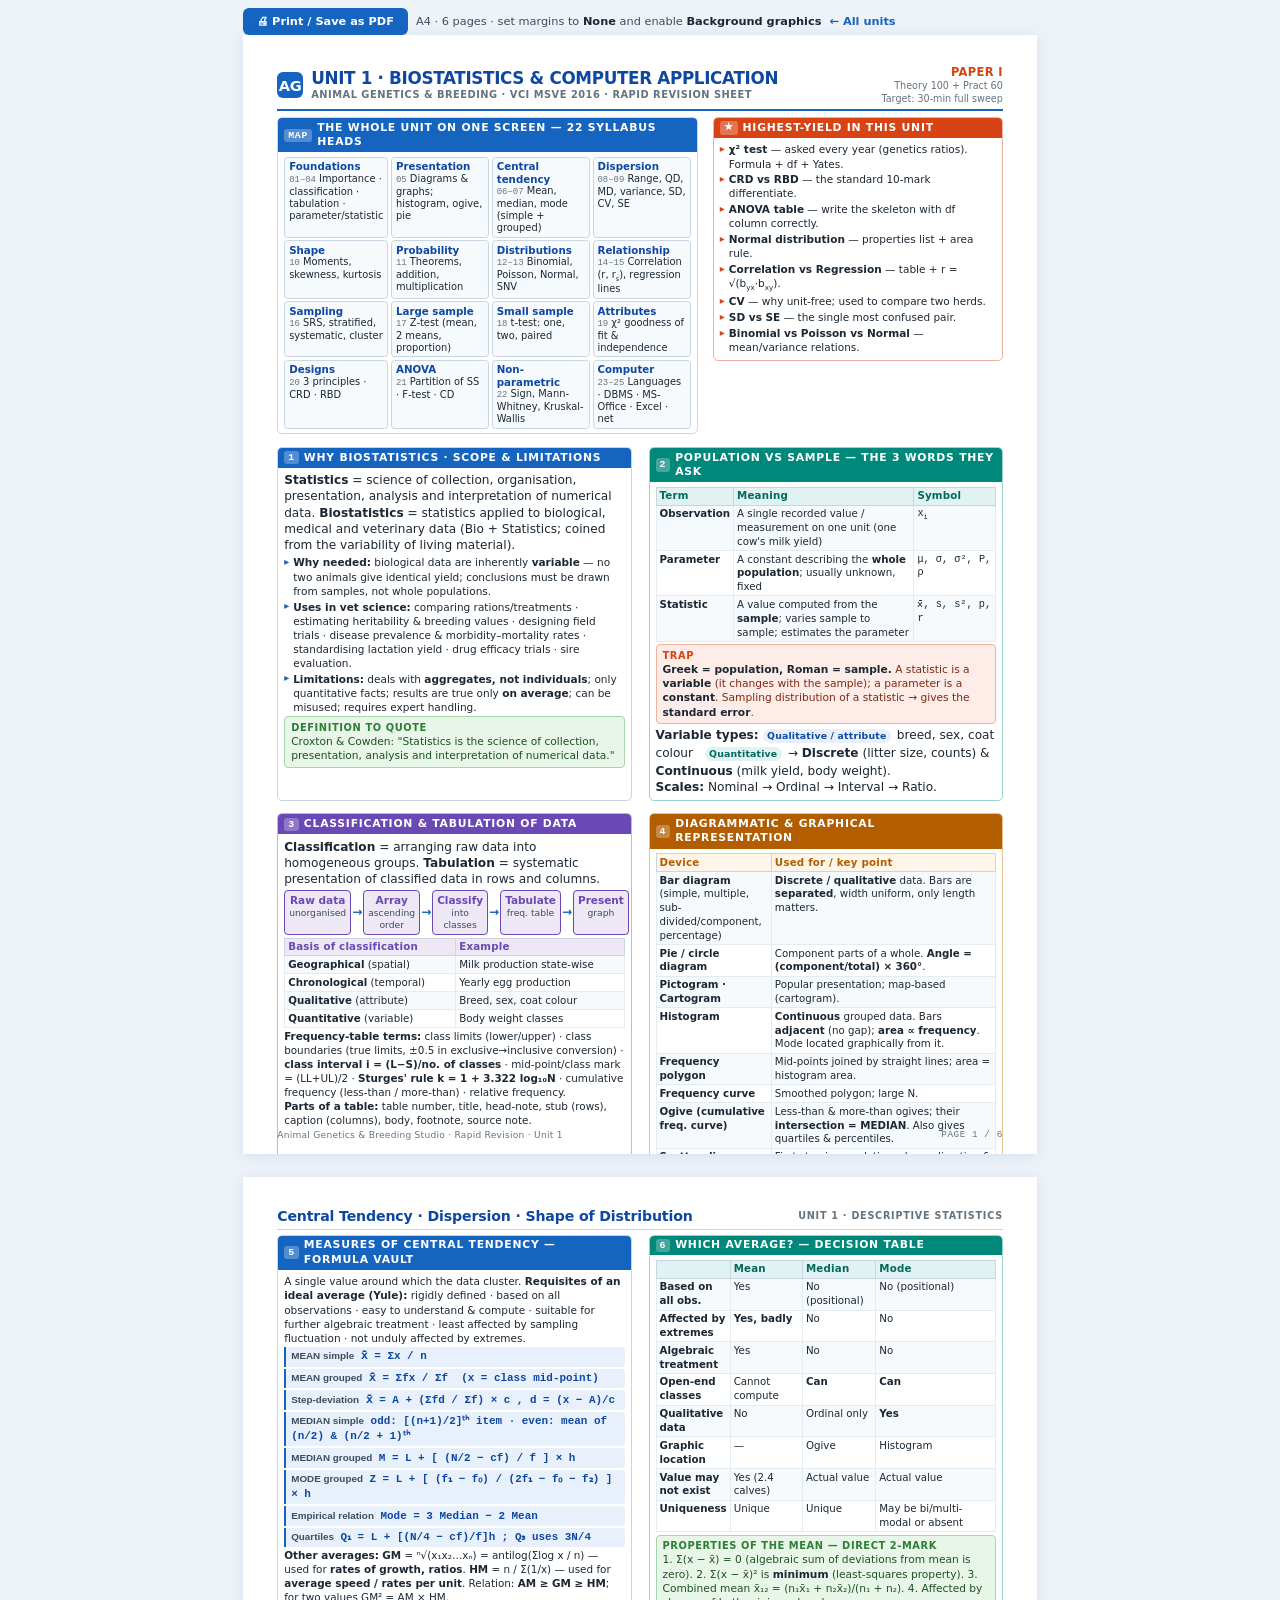
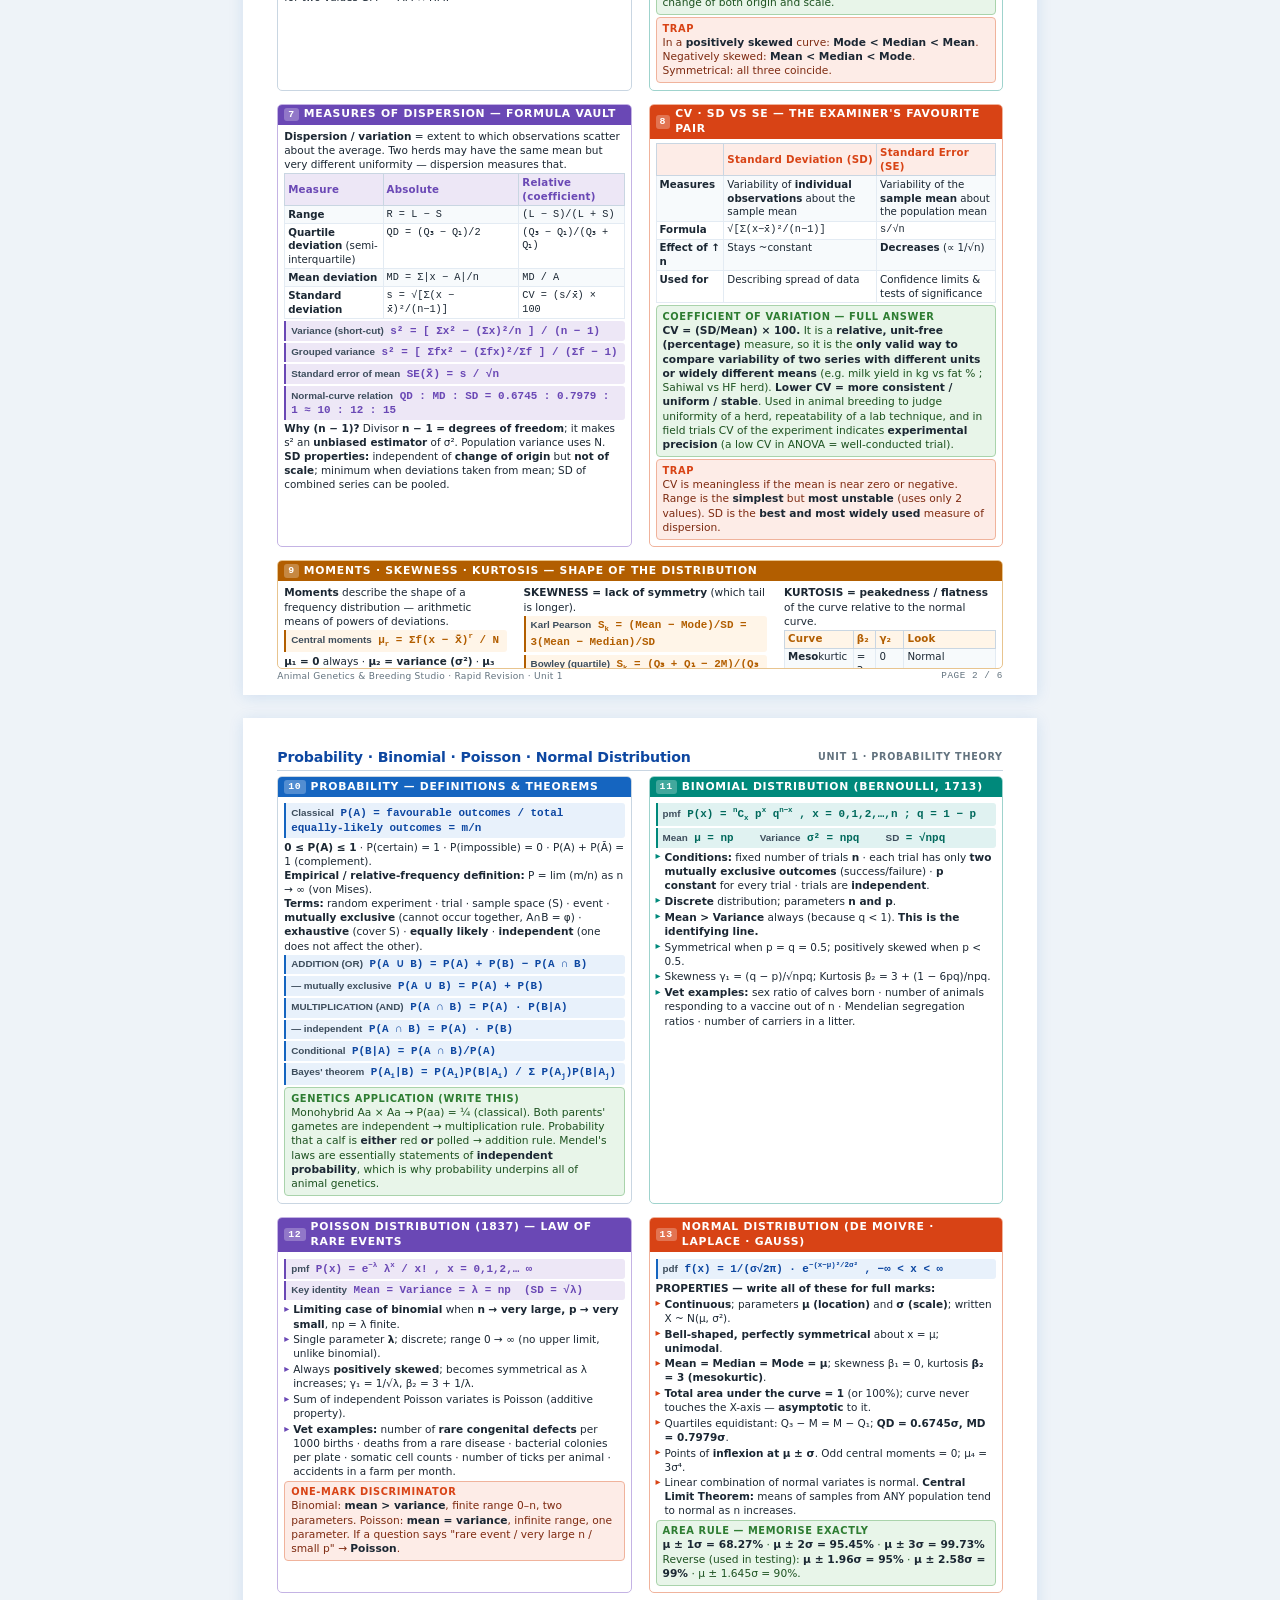
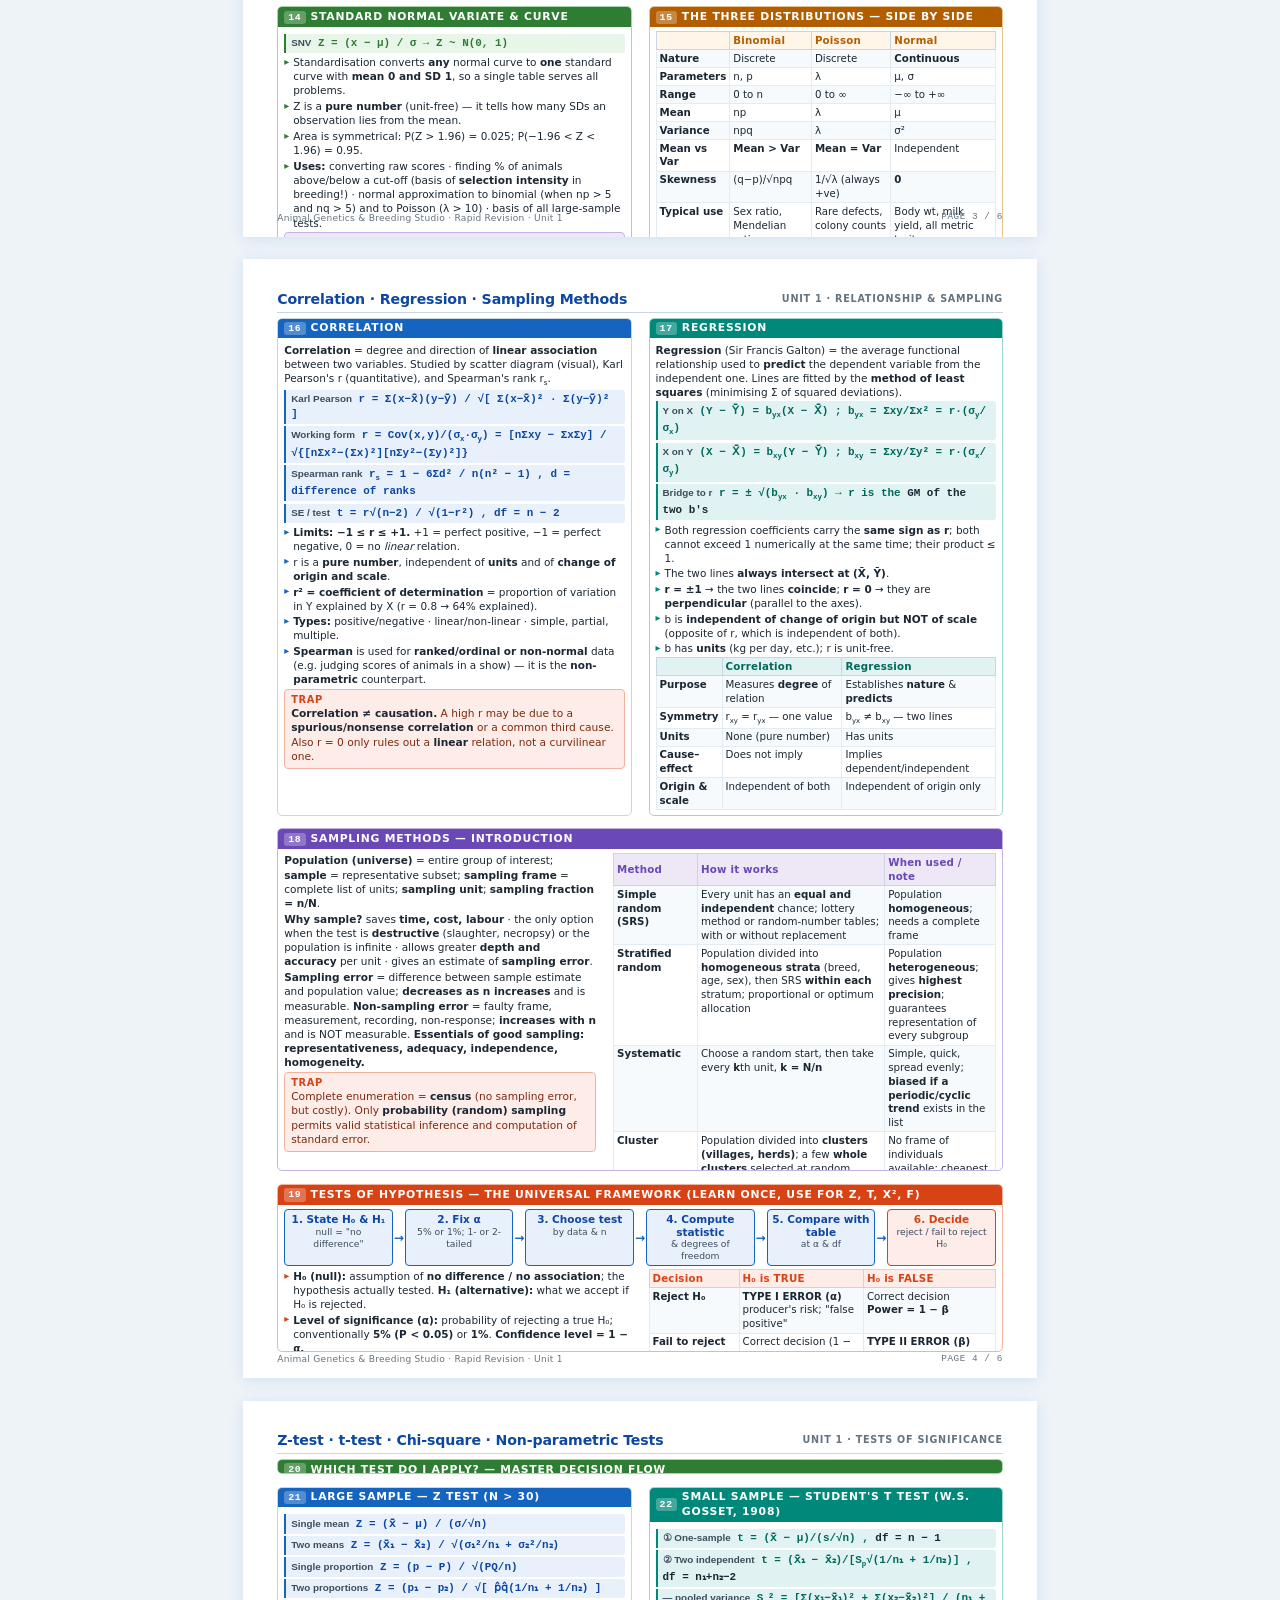
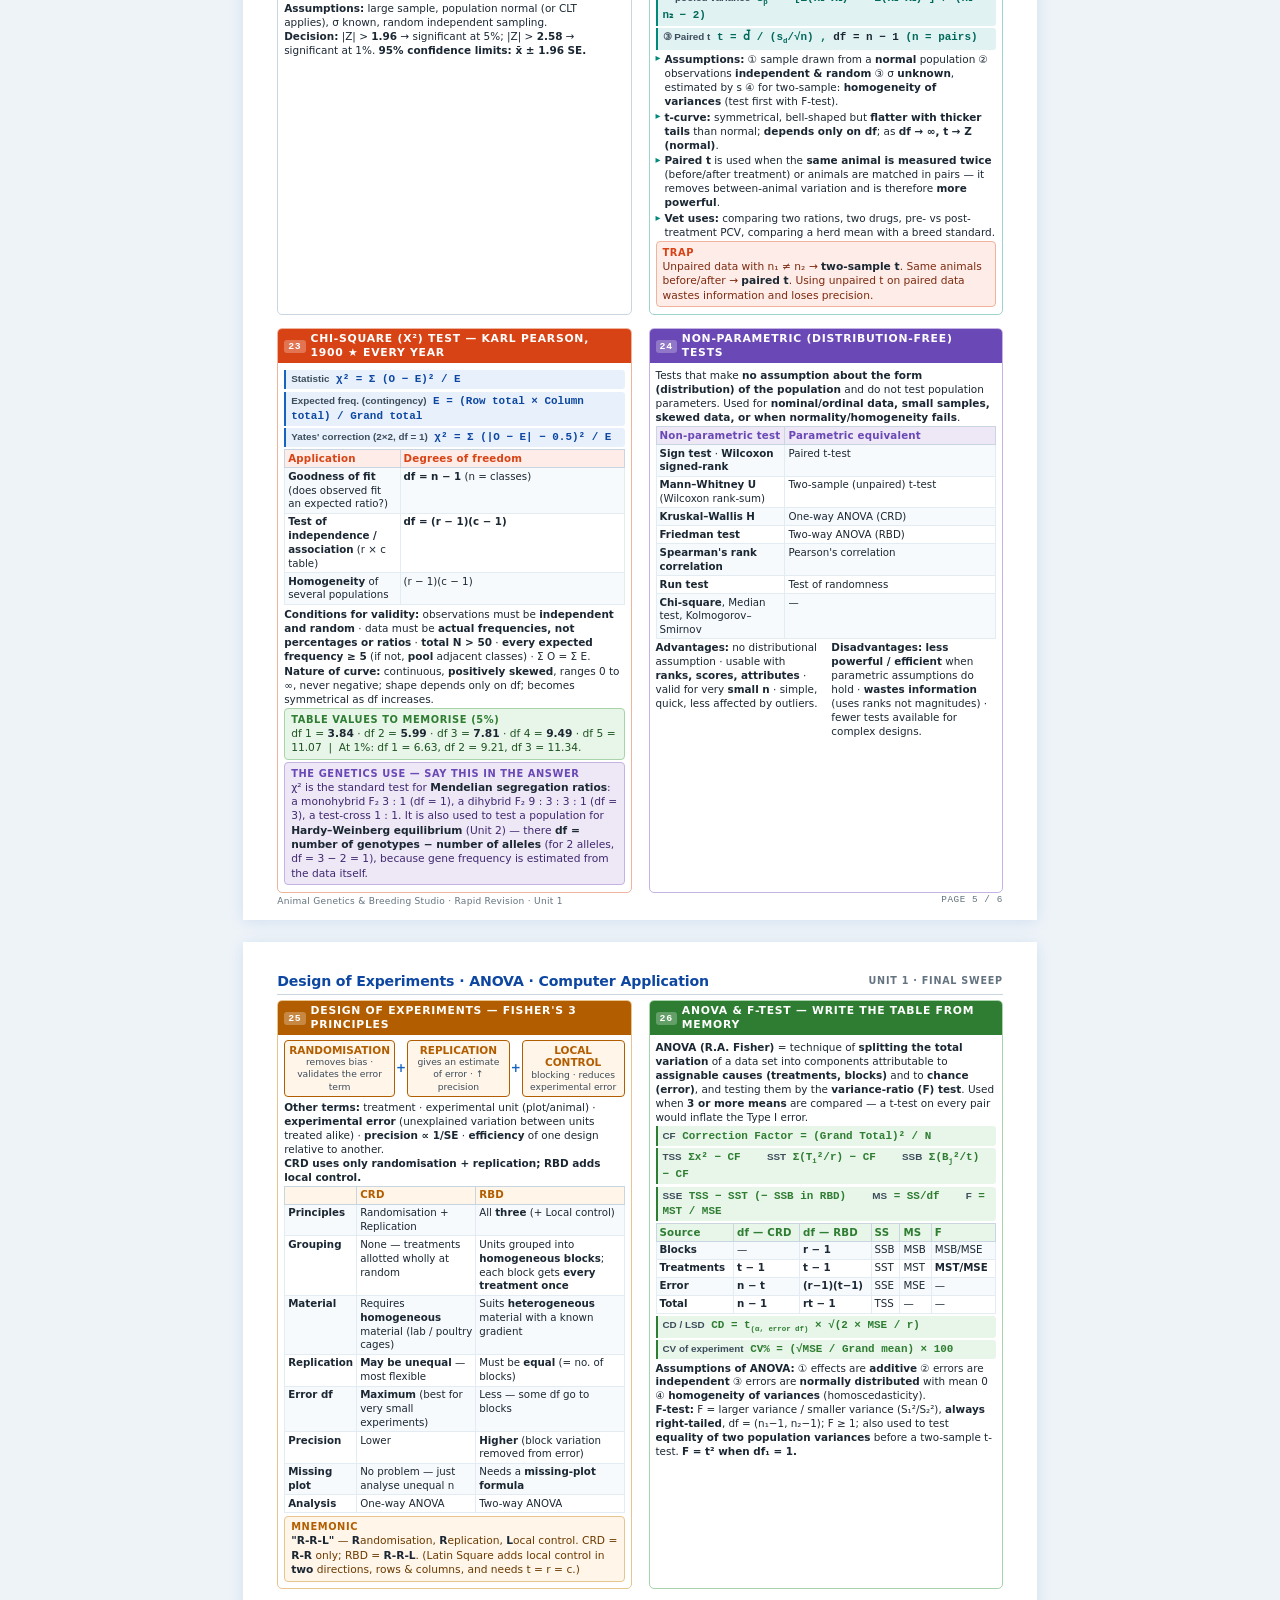
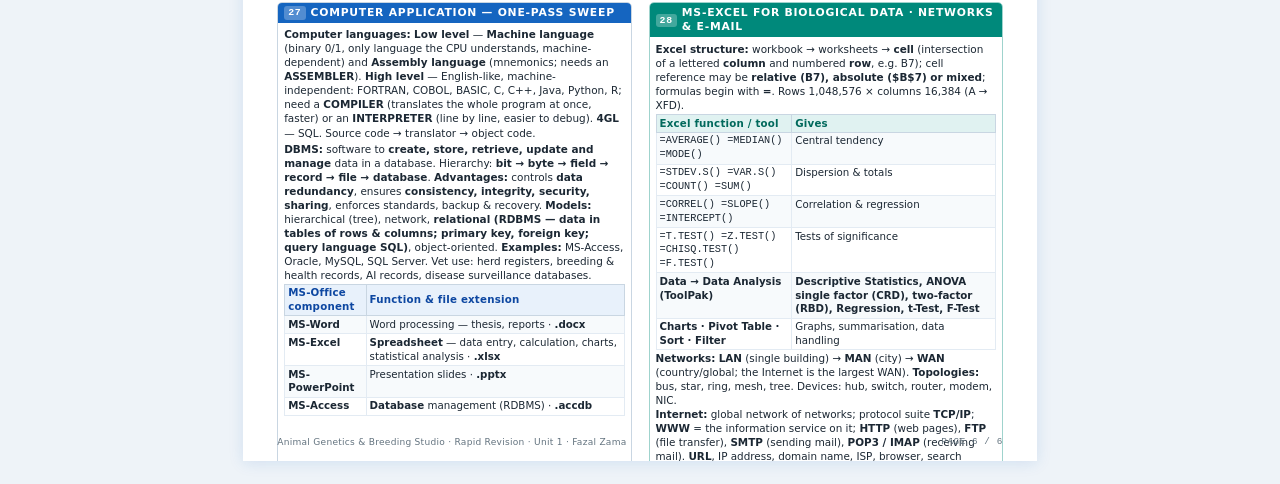
==== revision/unit1-rapid-revision.html @ b55d669c "Update Animal Genetics Studio content (09-09-2026 15:17:45.56)" ====
<!DOCTYPE html>
<html lang="en">
<head>
<meta charset="utf-8">
<meta name="viewport" content="width=device-width,initial-scale=1">
<title>AGB Unit 1 — Rapid Revision</title>
<link rel="stylesheet" href="_revision.css">
</head>
<body>

<div class="toolbar noprint">
  <button onclick="window.print()">🖨 Print / Save as PDF</button>
  <span>A4 · 6 pages · set margins to <b>None</b> and enable <b>Background graphics</b></span>
  <a href="index.html">← All units</a>
</div>

<!-- ==================== PAGE 1 ==================== -->
<section class="page">
  <div class="masthead">
    <div class="mark">AG</div>
    <div>
      <div class="mh-t">UNIT 1 · BIOSTATISTICS &amp; COMPUTER APPLICATION</div>
      <div class="mh-s">Animal Genetics &amp; Breeding · VCI MSVE 2016 · Rapid Revision Sheet</div>
    </div>
    <div class="mh-right"><b>PAPER I</b>Theory 100 + Pract 60<br>Target: 30-min full sweep</div>
  </div>

  <div class="row" style="gap:4mm;">
    <div class="col" style="flex:1.45;">
      <div class="blk">
        <div class="bh"><span class="n">MAP</span> THE WHOLE UNIT ON ONE SCREEN — 22 SYLLABUS HEADS</div>
        <div class="bb">
          <div class="map">
            <div class="m"><b>Foundations</b><span>01–04</span> Importance · classification · tabulation · parameter/statistic</div>
            <div class="m"><b>Presentation</b><span>05</span> Diagrams &amp; graphs; histogram, ogive, pie</div>
            <div class="m"><b>Central tendency</b><span>06–07</span> Mean, median, mode (simple + grouped)</div>
            <div class="m"><b>Dispersion</b><span>08–09</span> Range, QD, MD, variance, SD, CV, SE</div>
            <div class="m"><b>Shape</b><span>10</span> Moments, skewness, kurtosis</div>
            <div class="m"><b>Probability</b><span>11</span> Theorems, addition, multiplication</div>
            <div class="m"><b>Distributions</b><span>12–13</span> Binomial, Poisson, Normal, SNV</div>
            <div class="m"><b>Relationship</b><span>14–15</span> Correlation (r, r<sub>s</sub>), regression lines</div>
            <div class="m"><b>Sampling</b><span>16</span> SRS, stratified, systematic, cluster</div>
            <div class="m"><b>Large sample</b><span>17</span> Z-test (mean, 2 means, proportion)</div>
            <div class="m"><b>Small sample</b><span>18</span> t-test: one, two, paired</div>
            <div class="m"><b>Attributes</b><span>19</span> χ² goodness of fit &amp; independence</div>
            <div class="m"><b>Designs</b><span>20</span> 3 principles · CRD · RBD</div>
            <div class="m"><b>ANOVA</b><span>21</span> Partition of SS · F-test · CD</div>
            <div class="m"><b>Non-parametric</b><span>22</span> Sign, Mann-Whitney, Kruskal-Wallis</div>
            <div class="m"><b>Computer</b><span>23–25</span> Languages · DBMS · MS-Office · Excel · net</div>
          </div>
        </div>
      </div>
    </div>
    <div class="col" style="flex:1;">
      <div class="blk coral">
        <div class="bh"><span class="n">★</span> HIGHEST-YIELD IN THIS UNIT</div>
        <div class="bb">
          <ul class="dash coralx" style="font-size:7.9pt;">
            <li><b>χ² test</b> — asked every year (genetics ratios). Formula + df + Yates.</li>
            <li><b>CRD vs RBD</b> — the standard 10-mark differentiate.</li>
            <li><b>ANOVA table</b> — write the skeleton with df column correctly.</li>
            <li><b>Normal distribution</b> — properties list + area rule.</li>
            <li><b>Correlation vs Regression</b> — table + r = √(b<sub>yx</sub>·b<sub>xy</sub>).</li>
            <li><b>CV</b> — why unit-free; used to compare two herds.</li>
            <li><b>SD vs SE</b> — the single most confused pair.</li>
            <li><b>Binomial vs Poisson vs Normal</b> — mean/variance relations.</li>
          </ul>
        </div>
      </div>
    </div>
  </div>

  <div class="g2" style="margin-top:3.4mm;">
    <div class="blk">
      <div class="bh"><span class="n">1</span> WHY BIOSTATISTICS · SCOPE &amp; LIMITATIONS</div>
      <div class="bb">
        <p style="margin:0 0 2px;"><b>Statistics</b> = science of collection, organisation, presentation, analysis and interpretation of numerical data. <b>Biostatistics</b> = statistics applied to biological, medical and veterinary data (Bio + Statistics; coined from the variability of living material).</p>
        <ul class="dash" style="font-size:7.9pt;">
          <li><b>Why needed:</b> biological data are inherently <b>variable</b> — no two animals give identical yield; conclusions must be drawn from samples, not whole populations.</li>
          <li><b>Uses in vet science:</b> comparing rations/treatments · estimating heritability &amp; breeding values · designing field trials · disease prevalence &amp; morbidity–mortality rates · standardising lactation yield · drug efficacy trials · sire evaluation.</li>
          <li><b>Limitations:</b> deals with <b>aggregates, not individuals</b>; only quantitative facts; results are true only <b>on average</b>; can be misused; requires expert handling.</li>
        </ul>
        <div class="call gold"><span class="ct">Definition to quote</span>Croxton &amp; Cowden: "Statistics is the science of collection, presentation, analysis and interpretation of numerical data."</div>
      </div>
    </div>

    <div class="blk teal">
      <div class="bh"><span class="n">2</span> POPULATION vs SAMPLE — THE 3 WORDS THEY ASK</div>
      <div class="bb">
        <table class="t teal tight">
          <tr><th style="width:22%;">Term</th><th>Meaning</th><th style="width:24%;">Symbol</th></tr>
          <tr><td><b>Observation</b></td><td>A single recorded value / measurement on one unit (one cow's milk yield)</td><td class="mono">x<sub>i</sub></td></tr>
          <tr><td><b>Parameter</b></td><td>A constant describing the <b>whole population</b>; usually unknown, fixed</td><td class="mono">μ, σ, σ², P, ρ</td></tr>
          <tr><td><b>Statistic</b></td><td>A value computed from the <b>sample</b>; varies sample to sample; estimates the parameter</td><td class="mono">x̄, s, s², p, r</td></tr>
        </table>
        <div class="call trap"><span class="ct">Trap</span><b>Greek = population, Roman = sample.</b> A statistic is a <b>variable</b> (it changes with the sample); a parameter is a <b>constant</b>. Sampling distribution of a statistic → gives the <b>standard error</b>.</div>
        <p style="margin:2px 0 0;"><b>Variable types:</b> <span class="chip">Qualitative / attribute</span> breed, sex, coat colour &nbsp; <span class="chip t">Quantitative</span> → <b>Discrete</b> (litter size, counts) &amp; <b>Continuous</b> (milk yield, body weight).<br><b>Scales:</b> Nominal → Ordinal → Interval → Ratio.</p>
      </div>
    </div>
  </div>

  <div class="g2" style="margin-top:3.4mm;">
    <div class="blk purple">
      <div class="bh"><span class="n">3</span> CLASSIFICATION &amp; TABULATION OF DATA</div>
      <div class="bb">
        <p style="margin:0 0 2px;"><b>Classification</b> = arranging raw data into homogeneous groups. <b>Tabulation</b> = systematic presentation of classified data in rows and columns.</p>
        <div class="flow" style="margin:3px 0;">
          <div class="node p"><b>Raw data</b><small>unorganised</small></div><div class="arw">→</div>
          <div class="node p"><b>Array</b><small>ascending order</small></div><div class="arw">→</div>
          <div class="node p"><b>Classify</b><small>into classes</small></div><div class="arw">→</div>
          <div class="node p"><b>Tabulate</b><small>freq. table</small></div><div class="arw">→</div>
          <div class="node p"><b>Present</b><small>graph</small></div>
        </div>
        <table class="t purple tight">
          <tr><th>Basis of classification</th><th>Example</th></tr>
          <tr><td><b>Geographical</b> (spatial)</td><td>Milk production state-wise</td></tr>
          <tr><td><b>Chronological</b> (temporal)</td><td>Yearly egg production</td></tr>
          <tr><td><b>Qualitative</b> (attribute)</td><td>Breed, sex, coat colour</td></tr>
          <tr><td><b>Quantitative</b> (variable)</td><td>Body weight classes</td></tr>
        </table>
        <p style="margin:2px 0 0;font-size:7.8pt;"><b>Frequency-table terms:</b> class limits (lower/upper) · class boundaries (true limits, ±0.5 in exclusive→inclusive conversion) · <b>class interval i = (L−S)/no. of classes</b> · mid-point/class mark = (LL+UL)/2 · <b>Sturges' rule k = 1 + 3.322 log₁₀N</b> · cumulative frequency (less-than / more-than) · relative frequency.<br><b>Parts of a table:</b> table number, title, head-note, stub (rows), caption (columns), body, footnote, source note.</p>
      </div>
    </div>

    <div class="blk amber">
      <div class="bh"><span class="n">4</span> DIAGRAMMATIC &amp; GRAPHICAL REPRESENTATION</div>
      <div class="bb">
        <table class="t amber tight">
          <tr><th style="width:34%;">Device</th><th>Used for / key point</th></tr>
          <tr><td><b>Bar diagram</b> (simple, multiple, sub-divided/component, percentage)</td><td><b>Discrete / qualitative</b> data. Bars are <b>separated</b>, width uniform, only length matters.</td></tr>
          <tr><td><b>Pie / circle diagram</b></td><td>Component parts of a whole. <b>Angle = (component/total) × 360°</b>.</td></tr>
          <tr><td><b>Pictogram · Cartogram</b></td><td>Popular presentation; map-based (cartogram).</td></tr>
          <tr><td><b>Histogram</b></td><td><b>Continuous</b> grouped data. Bars <b>adjacent</b> (no gap); <b>area ∝ frequency</b>. Mode located graphically from it.</td></tr>
          <tr><td><b>Frequency polygon</b></td><td>Mid-points joined by straight lines; area = histogram area.</td></tr>
          <tr><td><b>Frequency curve</b></td><td>Smoothed polygon; large N.</td></tr>
          <tr><td><b>Ogive (cumulative freq. curve)</b></td><td>Less-than &amp; more-than ogives; their <b>intersection = MEDIAN</b>. Also gives quartiles &amp; percentiles.</td></tr>
          <tr><td><b>Scatter diagram</b></td><td>First step in correlation; shows direction &amp; linearity.</td></tr>
        </table>
        <div class="call trap"><span class="ct">One-mark trap</span>Histogram = <b>continuous, no gaps, area ∝ f</b>. Bar diagram = <b>discrete, gaps present, length ∝ f</b>. Median from <b>ogive</b>; Mode from <b>histogram</b>.</div>
      </div>
    </div>
  </div>

  <div class="page-foot">Animal Genetics &amp; Breeding Studio · Rapid Revision · Unit 1</div>
  <div class="page-no">PAGE 1 / 6</div>
</section>

<!-- ==================== PAGE 2 ==================== -->
<section class="page">
  <div class="runner"><span class="rn">Central Tendency · Dispersion · Shape of Distribution</span><span class="rs">Unit 1 · Descriptive Statistics</span></div>

  <div class="g2">
    <div class="blk">
      <div class="bh"><span class="n">5</span> MEASURES OF CENTRAL TENDENCY — FORMULA VAULT</div>
      <div class="bb">
        <p style="margin:0 0 2px;font-size:7.9pt;">A single value around which the data cluster. <b>Requisites of an ideal average (Yule):</b> rigidly defined · based on all observations · easy to understand &amp; compute · suitable for further algebraic treatment · least affected by sampling fluctuation · not unduly affected by extremes.</p>
        <span class="fx"><span class="lbl">MEAN simple</span> x̄ = Σx / n</span>
        <span class="fx"><span class="lbl">MEAN grouped</span> x̄ = Σfx / Σf  &nbsp;(x = class mid-point)</span>
        <span class="fx"><span class="lbl">Step-deviation</span> x̄ = A + (Σfd / Σf) × c ,  d = (x − A)/c</span>
        <span class="fx"><span class="lbl">MEDIAN simple</span> odd: [(n+1)/2]ᵗʰ item · even: mean of (n/2) &amp; (n/2 + 1)ᵗʰ</span>
        <span class="fx"><span class="lbl">MEDIAN grouped</span> M = L + [ (N/2 − cf) / f ] × h</span>
        <span class="fx"><span class="lbl">MODE grouped</span> Z = L + [ (f₁ − f₀) / (2f₁ − f₀ − f₂) ] × h</span>
        <span class="fx"><span class="lbl">Empirical relation</span> Mode = 3 Median − 2 Mean</span>
        <span class="fx"><span class="lbl">Quartiles</span> Q₁ = L + [(N/4 − cf)/f]h ; Q₃ uses 3N/4</span>
        <p style="margin:2px 0 0;font-size:7.8pt;"><b>Other averages:</b> <b>GM</b> = ⁿ√(x₁x₂…xₙ) = antilog(Σlog x / n) — used for <b>rates of growth, ratios</b>. <b>HM</b> = n / Σ(1/x) — used for <b>average speed / rates per unit</b>. Relation: <b>AM ≥ GM ≥ HM</b>; for two values GM² = AM × HM.</p>
      </div>
    </div>

    <div class="blk teal">
      <div class="bh"><span class="n">6</span> WHICH AVERAGE? — DECISION TABLE</div>
      <div class="bb">
        <table class="t teal tight">
          <tr><th style="width:16%;"></th><th>Mean</th><th>Median</th><th>Mode</th></tr>
          <tr><td><b>Based on all obs.</b></td><td>Yes</td><td>No (positional)</td><td>No (positional)</td></tr>
          <tr><td><b>Affected by extremes</b></td><td><b>Yes, badly</b></td><td>No</td><td>No</td></tr>
          <tr><td><b>Algebraic treatment</b></td><td>Yes</td><td>No</td><td>No</td></tr>
          <tr><td><b>Open-end classes</b></td><td>Cannot compute</td><td><b>Can</b></td><td><b>Can</b></td></tr>
          <tr><td><b>Qualitative data</b></td><td>No</td><td>Ordinal only</td><td><b>Yes</b></td></tr>
          <tr><td><b>Graphic location</b></td><td>—</td><td>Ogive</td><td>Histogram</td></tr>
          <tr><td><b>Value may not exist</b></td><td>Yes (2.4 calves)</td><td>Actual value</td><td>Actual value</td></tr>
          <tr><td><b>Uniqueness</b></td><td>Unique</td><td>Unique</td><td>May be bi/multi-modal or absent</td></tr>
        </table>
        <div class="call gold"><span class="ct">Properties of the mean — direct 2-mark</span>1. Σ(x − x̄) = 0 (algebraic sum of deviations from mean is zero). 2. Σ(x − x̄)² is <b>minimum</b> (least-squares property). 3. Combined mean x̄₁₂ = (n₁x̄₁ + n₂x̄₂)/(n₁ + n₂). 4. Affected by change of both origin and scale.</div>
        <div class="call trap"><span class="ct">Trap</span>In a <b>positively skewed</b> curve: <b>Mode &lt; Median &lt; Mean</b>. Negatively skewed: <b>Mean &lt; Median &lt; Mode</b>. Symmetrical: all three coincide.</div>
      </div>
    </div>
  </div>

  <div class="g2" style="margin-top:3.4mm;">
    <div class="blk purple">
      <div class="bh"><span class="n">7</span> MEASURES OF DISPERSION — FORMULA VAULT</div>
      <div class="bb">
        <p style="margin:0 0 2px;font-size:7.9pt;"><b>Dispersion / variation</b> = extent to which observations scatter about the average. Two herds may have the same mean but very different uniformity — dispersion measures that.</p>
        <table class="t purple tight">
          <tr><th style="width:29%;">Measure</th><th>Absolute</th><th style="width:31%;">Relative (coefficient)</th></tr>
          <tr><td><b>Range</b></td><td class="mono">R = L − S</td><td class="mono">(L − S)/(L + S)</td></tr>
          <tr><td><b>Quartile deviation</b> (semi-interquartile)</td><td class="mono">QD = (Q₃ − Q₁)/2</td><td class="mono">(Q₃ − Q₁)/(Q₃ + Q₁)</td></tr>
          <tr><td><b>Mean deviation</b></td><td class="mono">MD = Σ|x − A|/n</td><td class="mono">MD / A</td></tr>
          <tr><td><b>Standard deviation</b></td><td class="mono">s = √[Σ(x − x̄)²/(n−1)]</td><td class="mono">CV = (s/x̄) × 100</td></tr>
        </table>
        <span class="fx purple"><span class="lbl">Variance (short-cut)</span> s² = [ Σx² − (Σx)²/n ] / (n − 1)</span>
        <span class="fx purple"><span class="lbl">Grouped variance</span> s² = [ Σfx² − (Σfx)²/Σf ] / (Σf − 1)</span>
        <span class="fx purple"><span class="lbl">Standard error of mean</span> SE(x̄) = s / √n</span>
        <span class="fx purple"><span class="lbl">Normal-curve relation</span> QD : MD : SD = 0.6745 : 0.7979 : 1 ≈ 10 : 12 : 15</span>
        <p style="margin:2px 0 0;font-size:7.8pt;"><b>Why (n − 1)?</b> Divisor <b>n − 1 = degrees of freedom</b>; it makes s² an <b>unbiased estimator</b> of σ². Population variance uses N.<br><b>SD properties:</b> independent of <b>change of origin</b> but <b>not of scale</b>; minimum when deviations taken from mean; SD of combined series can be pooled.</p>
      </div>
    </div>

    <div class="blk coral">
      <div class="bh"><span class="n">8</span> CV · SD vs SE — THE EXAMINER'S FAVOURITE PAIR</div>
      <div class="bb">
        <table class="t coral tight">
          <tr><th style="width:20%;"></th><th>Standard Deviation (SD)</th><th>Standard Error (SE)</th></tr>
          <tr><td><b>Measures</b></td><td>Variability of <b>individual observations</b> about the sample mean</td><td>Variability of the <b>sample mean</b> about the population mean</td></tr>
          <tr><td><b>Formula</b></td><td class="mono">√[Σ(x−x̄)²/(n−1)]</td><td class="mono">s/√n</td></tr>
          <tr><td><b>Effect of ↑ n</b></td><td>Stays ~constant</td><td><b>Decreases</b> (∝ 1/√n)</td></tr>
          <tr><td><b>Used for</b></td><td>Describing spread of data</td><td>Confidence limits &amp; tests of significance</td></tr>
        </table>
        <div class="call gold"><span class="ct">Coefficient of Variation — full answer</span><b>CV = (SD/Mean) × 100.</b> It is a <b>relative, unit-free (percentage)</b> measure, so it is the <b>only valid way to compare variability of two series with different units or widely different means</b> (e.g. milk yield in kg vs fat % ; Sahiwal vs HF herd). <b>Lower CV = more consistent / uniform / stable</b>. Used in animal breeding to judge uniformity of a herd, repeatability of a lab technique, and in field trials CV of the experiment indicates <b>experimental precision</b> (a low CV in ANOVA = well-conducted trial).</div>
        <div class="call trap"><span class="ct">Trap</span>CV is meaningless if the mean is near zero or negative. Range is the <b>simplest</b> but <b>most unstable</b> (uses only 2 values). SD is the <b>best and most widely used</b> measure of dispersion.</div>
      </div>
    </div>
  </div>

  <div class="blk amber" style="margin-top:3.4mm;">
    <div class="bh"><span class="n">9</span> MOMENTS · SKEWNESS · KURTOSIS — SHAPE OF THE DISTRIBUTION</div>
    <div class="bb">
      <div class="row">
        <div class="col" style="flex:1.05;">
          <p style="margin:0 0 2px;font-size:7.9pt;"><b>Moments</b> describe the shape of a frequency distribution — arithmetic means of powers of deviations.</p>
          <span class="fx amber"><span class="lbl">Central moments</span> μ<sub>r</sub> = Σf(x − x̄)<sup>r</sup> / N</span>
          <p style="margin:1px 0 2px;font-size:7.8pt;"><b>μ₁ = 0</b> always · <b>μ₂ = variance (σ²)</b> · <b>μ₃ → skewness</b> · <b>μ₄ → kurtosis</b>. Raw moments μ′<sub>r</sub> are taken about an arbitrary point A; convert with μ₂ = μ′₂ − μ′₁², μ₃ = μ′₃ − 3μ′₂μ′₁ + 2μ′₁³.</p>
          <span class="fx amber"><span class="lbl">β₁ (skewness)</span> β₁ = μ₃² / μ₂³ ;  γ₁ = √β₁ = μ₃/σ³</span>
          <span class="fx amber"><span class="lbl">β₂ (kurtosis)</span> β₂ = μ₄ / μ₂² ;  γ₂ = β₂ − 3</span>
        </div>
        <div class="col" style="flex:1.15;">
          <p style="margin:0 0 2px;font-size:7.9pt;"><b>SKEWNESS = lack of symmetry</b> (which tail is longer).</p>
          <span class="fx amber"><span class="lbl">Karl Pearson</span> S<sub>k</sub> = (Mean − Mode)/SD = 3(Mean − Median)/SD</span>
          <span class="fx amber"><span class="lbl">Bowley (quartile)</span> S<sub>k</sub> = (Q₃ + Q₁ − 2M)/(Q₃ − Q₁)</span>
          <table class="t amber tight" style="margin-top:2px;">
            <tr><th>Type</th><th>Order</th><th>Tail</th><th>S<sub>k</sub></th></tr>
            <tr><td><b>Symmetrical</b></td><td>Mean = Median = Mode</td><td>Both equal</td><td>0</td></tr>
            <tr><td><b>Positive skew</b></td><td>Mode &lt; Median &lt; Mean</td><td>Longer to <b>right</b></td><td>+ve</td></tr>
            <tr><td><b>Negative skew</b></td><td>Mean &lt; Median &lt; Mode</td><td>Longer to <b>left</b></td><td>−ve</td></tr>
          </table>
        </div>
        <div class="col" style="flex:1;">
          <p style="margin:0 0 2px;font-size:7.9pt;"><b>KURTOSIS = peakedness / flatness</b> of the curve relative to the normal curve.</p>
          <table class="t amber tight">
            <tr><th>Curve</th><th>β₂</th><th>γ₂</th><th>Look</th></tr>
            <tr><td><b>Meso</b>kurtic</td><td>= 3</td><td>0</td><td>Normal</td></tr>
            <tr><td><b>Lepto</b>kurtic</td><td>&gt; 3</td><td>+ve</td><td>More peaked, thin tails</td></tr>
            <tr><td><b>Platy</b>kurtic</td><td>&lt; 3</td><td>−ve</td><td>Flat-topped, broad</td></tr>
          </table>
          <div class="call mnem"><span class="ct">Mnemonic</span><b>"LEAP high, PLATE flat."</b> <b>Lep</b>tokurtic = <b>leap</b>s up (peaked). <b>Platy</b>kurtic = flat like a <b>plate</b>. Normal curve: <b>β₁ = 0 and β₂ = 3</b>.</div>
        </div>
      </div>
    </div>
  </div>

  <div class="page-foot">Animal Genetics &amp; Breeding Studio · Rapid Revision · Unit 1</div>
  <div class="page-no">PAGE 2 / 6</div>
</section>

<!-- ==================== PAGE 3 ==================== -->
<section class="page">
  <div class="runner"><span class="rn">Probability · Binomial · Poisson · Normal Distribution</span><span class="rs">Unit 1 · Probability Theory</span></div>

  <div class="g2">
    <div class="blk">
      <div class="bh"><span class="n">10</span> PROBABILITY — DEFINITIONS &amp; THEOREMS</div>
      <div class="bb">
        <span class="fx"><span class="lbl">Classical</span> P(A) = favourable outcomes / total equally-likely outcomes = m/n</span>
        <p style="margin:1px 0 2px;font-size:7.9pt;"><b>0 ≤ P(A) ≤ 1</b> · P(certain) = 1 · P(impossible) = 0 · P(A) + P(Ā) = 1 (complement).<br><b>Empirical / relative-frequency definition:</b> P = lim (m/n) as n → ∞ (von Mises).<br><b>Terms:</b> random experiment · trial · sample space (S) · event · <b>mutually exclusive</b> (cannot occur together, A∩B = φ) · <b>exhaustive</b> (cover S) · <b>equally likely</b> · <b>independent</b> (one does not affect the other).</p>
        <span class="fx"><span class="lbl">ADDITION (OR)</span> P(A ∪ B) = P(A) + P(B) − P(A ∩ B)</span>
        <span class="fx"><span class="lbl">— mutually exclusive</span> P(A ∪ B) = P(A) + P(B)</span>
        <span class="fx"><span class="lbl">MULTIPLICATION (AND)</span> P(A ∩ B) = P(A) · P(B|A)</span>
        <span class="fx"><span class="lbl">— independent</span> P(A ∩ B) = P(A) · P(B)</span>
        <span class="fx"><span class="lbl">Conditional</span> P(B|A) = P(A ∩ B)/P(A)</span>
        <span class="fx"><span class="lbl">Bayes' theorem</span> P(A<sub>i</sub>|B) = P(A<sub>i</sub>)P(B|A<sub>i</sub>) / Σ P(A<sub>j</sub>)P(B|A<sub>j</sub>)</span>
        <div class="call gold"><span class="ct">Genetics application (write this)</span>Monohybrid Aa × Aa → P(aa) = ¼ (classical). Both parents' gametes are independent → multiplication rule. Probability that a calf is <b>either</b> red <b>or</b> polled → addition rule. Mendel's laws are essentially statements of <b>independent probability</b>, which is why probability underpins all of animal genetics.</div>
      </div>
    </div>

    <div class="blk teal">
      <div class="bh"><span class="n">11</span> BINOMIAL DISTRIBUTION (Bernoulli, 1713)</div>
      <div class="bb">
        <span class="fx teal"><span class="lbl">pmf</span> P(x) = <sup>n</sup>C<sub>x</sub> p<sup>x</sup> q<sup>n−x</sup> ,  x = 0,1,2,…,n ;  q = 1 − p</span>
        <span class="fx teal"><span class="lbl">Mean</span> μ = np &nbsp;&nbsp; <span class="lbl">Variance</span> σ² = npq &nbsp;&nbsp; <span class="lbl">SD</span> = √npq</span>
        <ul class="dash tealx" style="font-size:7.9pt;">
          <li><b>Conditions:</b> fixed number of trials <b>n</b> · each trial has only <b>two mutually exclusive outcomes</b> (success/failure) · <b>p constant</b> for every trial · trials are <b>independent</b>.</li>
          <li><b>Discrete</b> distribution; parameters <b>n and p</b>.</li>
          <li><b>Mean &gt; Variance</b> always (because q &lt; 1). <b>This is the identifying line.</b></li>
          <li>Symmetrical when p = q = 0.5; positively skewed when p &lt; 0.5.</li>
          <li>Skewness γ₁ = (q − p)/√npq; Kurtosis β₂ = 3 + (1 − 6pq)/npq.</li>
          <li><b>Vet examples:</b> sex ratio of calves born · number of animals responding to a vaccine out of n · Mendelian segregation ratios · number of carriers in a litter.</li>
        </ul>
      </div>
    </div>
  </div>

  <div class="g2" style="margin-top:3.4mm;">
    <div class="blk purple">
      <div class="bh"><span class="n">12</span> POISSON DISTRIBUTION (1837) — LAW OF RARE EVENTS</div>
      <div class="bb">
        <span class="fx purple"><span class="lbl">pmf</span> P(x) = e<sup>−λ</sup> λ<sup>x</sup> / x! ,  x = 0,1,2,… ∞</span>
        <span class="fx purple"><span class="lbl">Key identity</span> Mean = Variance = λ = np &nbsp;(SD = √λ)</span>
        <ul class="dash purplex" style="font-size:7.9pt;">
          <li><b>Limiting case of binomial</b> when <b>n → very large, p → very small</b>, np = λ finite.</li>
          <li>Single parameter <b>λ</b>; discrete; range 0 → ∞ (no upper limit, unlike binomial).</li>
          <li>Always <b>positively skewed</b>; becomes symmetrical as λ increases; γ₁ = 1/√λ, β₂ = 3 + 1/λ.</li>
          <li>Sum of independent Poisson variates is Poisson (additive property).</li>
          <li><b>Vet examples:</b> number of <b>rare congenital defects</b> per 1000 births · deaths from a rare disease · bacterial colonies per plate · somatic cell counts · number of ticks per animal · accidents in a farm per month.</li>
        </ul>
        <div class="call trap"><span class="ct">One-mark discriminator</span>Binomial: <b>mean &gt; variance</b>, finite range 0–n, two parameters. Poisson: <b>mean = variance</b>, infinite range, one parameter. If a question says "rare event / very large n / small p" → <b>Poisson</b>.</div>
      </div>
    </div>

    <div class="blk coral">
      <div class="bh"><span class="n">13</span> NORMAL DISTRIBUTION (De Moivre · Laplace · Gauss)</div>
      <div class="bb">
        <span class="fx"><span class="lbl">pdf</span> f(x) = 1/(σ√2π) · e<sup>−(x−μ)²/2σ²</sup> ,  −∞ &lt; x &lt; ∞</span>
        <p style="margin:1px 0 2px;font-size:7.9pt;"><b>PROPERTIES — write all of these for full marks:</b></p>
        <ul class="dash coralx" style="font-size:7.85pt;">
          <li><b>Continuous</b>; parameters <b>μ (location)</b> and <b>σ (scale)</b>; written X ~ N(μ, σ²).</li>
          <li><b>Bell-shaped, perfectly symmetrical</b> about x = μ; <b>unimodal</b>.</li>
          <li><b>Mean = Median = Mode = μ</b>; skewness β₁ = 0, kurtosis <b>β₂ = 3 (mesokurtic)</b>.</li>
          <li><b>Total area under the curve = 1</b> (or 100%); curve never touches the X-axis — <b>asymptotic</b> to it.</li>
          <li>Quartiles equidistant: Q₃ − M = M − Q₁; <b>QD = 0.6745σ, MD = 0.7979σ</b>.</li>
          <li>Points of <b>inflexion at μ ± σ</b>. Odd central moments = 0; μ₄ = 3σ⁴.</li>
          <li>Linear combination of normal variates is normal. <b>Central Limit Theorem:</b> means of samples from ANY population tend to normal as n increases.</li>
        </ul>
        <div class="call gold"><span class="ct">AREA RULE — memorise exactly</span><b>μ ± 1σ = 68.27%</b> · <b>μ ± 2σ = 95.45%</b> · <b>μ ± 3σ = 99.73%</b><br>Reverse (used in testing): <b>μ ± 1.96σ = 95%</b> · <b>μ ± 2.58σ = 99%</b> · μ ± 1.645σ = 90%.</div>
      </div>
    </div>
  </div>

  <div class="g2" style="margin-top:3.4mm;">
    <div class="blk sage">
      <div class="bh"><span class="n">14</span> STANDARD NORMAL VARIATE &amp; CURVE</div>
      <div class="bb">
        <span class="fx sage"><span class="lbl">SNV</span> Z = (x − μ) / σ  →  Z ~ N(0, 1)</span>
        <ul class="dash sagex" style="font-size:7.9pt;">
          <li>Standardisation converts <b>any</b> normal curve to <b>one</b> standard curve with <b>mean 0 and SD 1</b>, so a single table serves all problems.</li>
          <li>Z is a <b>pure number</b> (unit-free) — it tells how many SDs an observation lies from the mean.</li>
          <li>Area is symmetrical: P(Z &gt; 1.96) = 0.025; P(−1.96 &lt; Z &lt; 1.96) = 0.95.</li>
          <li><b>Uses:</b> converting raw scores · finding % of animals above/below a cut-off (basis of <b>selection intensity</b> in breeding!) · normal approximation to binomial (when np &gt; 5 and nq &gt; 5) and to Poisson (λ &gt; 10) · basis of all large-sample tests.</li>
        </ul>
        <div class="call why"><span class="ct">Link to Unit 3</span>The <b>selection differential</b> and <b>intensity of selection (i)</b> come straight from the normal curve: if the top p% are selected, <b>i = z/p</b>, where z is the height of the ordinate at the truncation point. So Unit 1's normal curve <b>is</b> Unit 3's selection theory.</div>
      </div>
    </div>

    <div class="blk amber">
      <div class="bh"><span class="n">15</span> THE THREE DISTRIBUTIONS — SIDE BY SIDE</div>
      <div class="bb">
        <table class="t amber tight">
          <tr><th style="width:20%;"></th><th>Binomial</th><th>Poisson</th><th>Normal</th></tr>
          <tr><td><b>Nature</b></td><td>Discrete</td><td>Discrete</td><td><b>Continuous</b></td></tr>
          <tr><td><b>Parameters</b></td><td>n, p</td><td>λ</td><td>μ, σ</td></tr>
          <tr><td><b>Range</b></td><td>0 to n</td><td>0 to ∞</td><td>−∞ to +∞</td></tr>
          <tr><td><b>Mean</b></td><td>np</td><td>λ</td><td>μ</td></tr>
          <tr><td><b>Variance</b></td><td>npq</td><td>λ</td><td>σ²</td></tr>
          <tr><td><b>Mean vs Var</b></td><td><b>Mean &gt; Var</b></td><td><b>Mean = Var</b></td><td>Independent</td></tr>
          <tr><td><b>Skewness</b></td><td>(q−p)/√npq</td><td>1/√λ (always +ve)</td><td><b>0</b></td></tr>
          <tr><td><b>Typical use</b></td><td>Sex ratio, Mendelian ratio</td><td>Rare defects, colony counts</td><td>Body wt, milk yield, all metric traits</td></tr>
        </table>
        <div class="call mnem"><span class="ct">Chain of reasoning</span><b>Binomial —(n large, p small)→ Poisson</b> and <b>Binomial —(n large, p ≈ 0.5)→ Normal</b>; <b>Poisson —(λ large)→ Normal</b>. Normal is the limiting form of both.</div>
      </div>
    </div>
  </div>

  <div class="page-foot">Animal Genetics &amp; Breeding Studio · Rapid Revision · Unit 1</div>
  <div class="page-no">PAGE 3 / 6</div>
</section>

<!-- ==================== PAGE 4 ==================== -->
<section class="page">
  <div class="runner"><span class="rn">Correlation · Regression · Sampling Methods</span><span class="rs">Unit 1 · Relationship &amp; Sampling</span></div>

  <div class="g2">
    <div class="blk">
      <div class="bh"><span class="n">16</span> CORRELATION</div>
      <div class="bb">
        <p style="margin:0 0 2px;font-size:7.9pt;"><b>Correlation</b> = degree and direction of <b>linear association</b> between two variables. Studied by scatter diagram (visual), Karl Pearson's r (quantitative), and Spearman's rank r<sub>s</sub>.</p>
        <span class="fx"><span class="lbl">Karl Pearson</span> r = Σ(x−x̄)(y−ȳ) / √[ Σ(x−x̄)² · Σ(y−ȳ)² ]</span>
        <span class="fx"><span class="lbl">Working form</span> r = Cov(x,y)/(σ<sub>x</sub>·σ<sub>y</sub>) = [nΣxy − ΣxΣy] / √{[nΣx²−(Σx)²][nΣy²−(Σy)²]}</span>
        <span class="fx"><span class="lbl">Spearman rank</span> r<sub>s</sub> = 1 − 6Σd² / n(n² − 1) ,  d = difference of ranks</span>
        <span class="fx"><span class="lbl">SE / test</span> t = r√(n−2) / √(1−r²) , df = n − 2</span>
        <ul class="dash" style="font-size:7.85pt;">
          <li><b>Limits: −1 ≤ r ≤ +1.</b> +1 = perfect positive, −1 = perfect negative, 0 = no <i>linear</i> relation.</li>
          <li>r is a <b>pure number</b>, independent of <b>units</b> and of <b>change of origin and scale</b>.</li>
          <li><b>r² = coefficient of determination</b> = proportion of variation in Y explained by X (r = 0.8 → 64% explained).</li>
          <li><b>Types:</b> positive/negative · linear/non-linear · simple, partial, multiple.</li>
          <li><b>Spearman</b> is used for <b>ranked/ordinal or non-normal</b> data (e.g. judging scores of animals in a show) — it is the <b>non-parametric</b> counterpart.</li>
        </ul>
        <div class="call trap"><span class="ct">Trap</span><b>Correlation ≠ causation.</b> A high r may be due to a <b>spurious/nonsense correlation</b> or a common third cause. Also r = 0 only rules out a <b>linear</b> relation, not a curvilinear one.</div>
      </div>
    </div>

    <div class="blk teal">
      <div class="bh"><span class="n">17</span> REGRESSION</div>
      <div class="bb">
        <p style="margin:0 0 2px;font-size:7.9pt;"><b>Regression</b> (Sir Francis Galton) = the average functional relationship used to <b>predict</b> the dependent variable from the independent one. Lines are fitted by the <b>method of least squares</b> (minimising Σ of squared deviations).</p>
        <span class="fx teal"><span class="lbl">Y on X</span> (Y − Ȳ) = b<sub>yx</sub>(X − X̄) ;  b<sub>yx</sub> = Σxy/Σx² = r·(σ<sub>y</sub>/σ<sub>x</sub>)</span>
        <span class="fx teal"><span class="lbl">X on Y</span> (X − X̄) = b<sub>xy</sub>(Y − Ȳ) ;  b<sub>xy</sub> = Σxy/Σy² = r·(σ<sub>x</sub>/σ<sub>y</sub>)</span>
        <span class="fx teal"><span class="lbl">Bridge to r</span> r = ± √(b<sub>yx</sub> · b<sub>xy</sub>)  → r is the <b>GM of the two b's</b></span>
        <ul class="dash tealx" style="font-size:7.85pt;">
          <li>Both regression coefficients carry the <b>same sign as r</b>; both cannot exceed 1 numerically at the same time; their product ≤ 1.</li>
          <li>The two lines <b>always intersect at (X̄, Ȳ)</b>.</li>
          <li><b>r = ±1</b> → the two lines <b>coincide</b>; <b>r = 0</b> → they are <b>perpendicular</b> (parallel to the axes).</li>
          <li>b is <b>independent of change of origin but NOT of scale</b> (opposite of r, which is independent of both).</li>
          <li>b has <b>units</b> (kg per day, etc.); r is unit-free.</li>
        </ul>
        <table class="t teal tight" style="margin-top:2px;">
          <tr><th style="width:16%;"></th><th>Correlation</th><th>Regression</th></tr>
          <tr><td><b>Purpose</b></td><td>Measures <b>degree</b> of relation</td><td>Establishes <b>nature</b> &amp; <b>predicts</b></td></tr>
          <tr><td><b>Symmetry</b></td><td>r<sub>xy</sub> = r<sub>yx</sub> — one value</td><td>b<sub>yx</sub> ≠ b<sub>xy</sub> — two lines</td></tr>
          <tr><td><b>Units</b></td><td>None (pure number)</td><td>Has units</td></tr>
          <tr><td><b>Cause–effect</b></td><td>Does not imply</td><td>Implies dependent/independent</td></tr>
          <tr><td><b>Origin &amp; scale</b></td><td>Independent of both</td><td>Independent of origin only</td></tr>
        </table>
      </div>
    </div>
  </div>

  <div class="blk purple" style="margin-top:3.4mm;">
    <div class="bh"><span class="n">18</span> SAMPLING METHODS — INTRODUCTION</div>
    <div class="bb">
      <div class="row">
        <div class="col" style="flex:1.1;">
          <p style="margin:0 0 2px;font-size:7.9pt;"><b>Population (universe)</b> = entire group of interest; <b>sample</b> = representative subset; <b>sampling frame</b> = complete list of units; <b>sampling unit</b>; <b>sampling fraction = n/N</b>.</p>
          <p style="margin:0 0 2px;font-size:7.9pt;"><b>Why sample?</b> saves <b>time, cost, labour</b> · the only option when the test is <b>destructive</b> (slaughter, necropsy) or the population is infinite · allows greater <b>depth and accuracy</b> per unit · gives an estimate of <b>sampling error</b>.</p>
          <p style="margin:0 0 2px;font-size:7.9pt;"><b>Sampling error</b> = difference between sample estimate and population value; <b>decreases as n increases</b> and is measurable. <b>Non-sampling error</b> = faulty frame, measurement, recording, non-response; <b>increases with n</b> and is NOT measurable. <b>Essentials of good sampling: representativeness, adequacy, independence, homogeneity.</b></p>
          <div class="call trap"><span class="ct">Trap</span>Complete enumeration = <b>census</b> (no sampling error, but costly). Only <b>probability (random) sampling</b> permits valid statistical inference and computation of standard error.</div>
        </div>
        <div class="col" style="flex:1.35;">
          <table class="t purple tight">
            <tr><th style="width:22%;">Method</th><th>How it works</th><th style="width:29%;">When used / note</th></tr>
            <tr><td><b>Simple random (SRS)</b></td><td>Every unit has an <b>equal and independent</b> chance; lottery method or random-number tables; with or without replacement</td><td>Population <b>homogeneous</b>; needs a complete frame</td></tr>
            <tr><td><b>Stratified random</b></td><td>Population divided into <b>homogeneous strata</b> (breed, age, sex), then SRS <b>within each</b> stratum; proportional or optimum allocation</td><td>Population <b>heterogeneous</b>; gives <b>highest precision</b>; guarantees representation of every subgroup</td></tr>
            <tr><td><b>Systematic</b></td><td>Choose a random start, then take every <b>k</b>th unit, <b>k = N/n</b></td><td>Simple, quick, spread evenly; <b>biased if a periodic/cyclic trend</b> exists in the list</td></tr>
            <tr><td><b>Cluster</b></td><td>Population divided into <b>clusters (villages, herds)</b>; a few <b>whole clusters</b> selected at random</td><td>No frame of individuals available; cheapest for field surveys; <b>lower precision</b></td></tr>
            <tr><td><b>Multistage</b></td><td>Sampling in successive stages: district → village → household → animal</td><td>Large-scale livestock censuses / national surveys</td></tr>
            <tr><td><b>Non-probability</b></td><td>Purposive (judgement), quota, convenience, snowball</td><td>Quick, but <b>no valid inference</b>; sampling error cannot be estimated</td></tr>
          </table>
          <div class="call mnem"><span class="ct">Remember the difference</span><b>Stratified:</b> strata are <b>internally homogeneous</b>, sampling is done <b>within every</b> stratum. <b>Cluster:</b> clusters are <b>internally heterogeneous</b> (mini-populations), and only <b>some</b> clusters are taken — <b>completely</b>.</div>
        </div>
      </div>
    </div>
  </div>

  <div class="blk coral" style="margin-top:3.4mm;">
    <div class="bh"><span class="n">19</span> TESTS OF HYPOTHESIS — THE UNIVERSAL FRAMEWORK (learn once, use for Z, t, χ², F)</div>
    <div class="bb">
      <div class="flow" style="margin-bottom:3px;">
        <div class="node"><b>1. State H₀ &amp; H₁</b><small>null = "no difference"</small></div><div class="arw">→</div>
        <div class="node"><b>2. Fix α</b><small>5% or 1%; 1- or 2-tailed</small></div><div class="arw">→</div>
        <div class="node"><b>3. Choose test</b><small>by data &amp; n</small></div><div class="arw">→</div>
        <div class="node"><b>4. Compute statistic</b><small>&amp; degrees of freedom</small></div><div class="arw">→</div>
        <div class="node"><b>5. Compare with table</b><small>at α &amp; df</small></div><div class="arw">→</div>
        <div class="node c"><b>6. Decide</b><small>reject / fail to reject H₀</small></div>
      </div>
      <div class="row">
        <div class="col">
          <ul class="dash coralx" style="font-size:7.85pt;">
            <li><b>H₀ (null):</b> assumption of <b>no difference / no association</b>; the hypothesis actually tested. <b>H₁ (alternative):</b> what we accept if H₀ is rejected.</li>
            <li><b>Level of significance (α):</b> probability of rejecting a true H₀; conventionally <b>5% (P &lt; 0.05)</b> or <b>1%</b>. <b>Confidence level = 1 − α.</b></li>
            <li><b>Degrees of freedom</b> = number of values free to vary = n − (number of constraints).</li>
            <li><b>Critical values (2-tailed, normal):</b> <b>1.96 at 5%</b>, <b>2.58 at 1%</b>; one-tailed 1.645 at 5%.</li>
          </ul>
        </div>
        <div class="col">
          <table class="t coral tight">
            <tr><th style="width:26%;">Decision</th><th>H₀ is TRUE</th><th>H₀ is FALSE</th></tr>
            <tr><td><b>Reject H₀</b></td><td><b>TYPE I ERROR (α)</b><br>producer's risk; "false positive"</td><td>Correct decision<br><b>Power = 1 − β</b></td></tr>
            <tr><td><b>Fail to reject H₀</b></td><td>Correct decision (1 − α)</td><td><b>TYPE II ERROR (β)</b><br>consumer's risk; "false negative"</td></tr>
          </table>
          <div class="call trap"><span class="ct">Trap</span>Reducing α <b>increases</b> β. The only way to reduce both is to <b>increase sample size</b>. If calculated value <b>&gt;</b> table value → <b>significant, reject H₀</b>. "Significant" means <b>unlikely to be due to chance</b>, not "important".</div>
        </div>
      </div>
    </div>
  </div>

  <div class="page-foot">Animal Genetics &amp; Breeding Studio · Rapid Revision · Unit 1</div>
  <div class="page-no">PAGE 4 / 6</div>
</section>

<!-- ==================== PAGE 5 ==================== -->
<section class="page">
  <div class="runner"><span class="rn">Z-test · t-test · Chi-square · Non-parametric Tests</span><span class="rs">Unit 1 · Tests of Significance</span></div>

  <div class="blk sage">
    <div class="bh"><span class="n">20</span> WHICH TEST DO I APPLY? — MASTER DECISION FLOW</div>
    <div class="bb">
      <div class="tree">
        <div class="lvl">
          <div class="box" style="flex:0 0 30%;"><b>Is the data QUANTITATIVE (measurements)?</b></div>
          <div class="box"><b>YES →</b> parametric route (assumes normality)</div>
          <div class="box"><b>NO — counts / frequencies / attributes →</b> <span class="chip c">χ² TEST</span></div>
        </div>
        <div class="lvl">
          <div class="box" style="flex:0 0 30%;">Sample size?</div>
          <div class="box"><b>n &gt; 30 &amp; σ known →</b> <span class="chip">Z-TEST</span></div>
          <div class="box"><b>n &lt; 30 &amp; σ unknown →</b> <span class="chip t">t-TEST</span></div>
        </div>
        <div class="lvl">
          <div class="box" style="flex:0 0 30%;">How many groups?</div>
          <div class="box"><b>Two groups →</b> Z or t test</div>
          <div class="box"><b>Three or more →</b> <span class="chip a">ANOVA / F-TEST</span></div>
        </div>
        <div class="lvl">
          <div class="box" style="flex:0 0 30%;">Assumptions violated / ranks only?</div>
          <div class="box"><b>→</b> <span class="chip p">NON-PARAMETRIC</span> (Mann-Whitney, Kruskal-Wallis…)</div>
          <div class="box">Comparing <b>two variances →</b> <span class="chip a">F-TEST</span></div>
        </div>
      </div>
    </div>
  </div>

  <div class="g2" style="margin-top:3.4mm;">
    <div class="blk">
      <div class="bh"><span class="n">21</span> LARGE SAMPLE — Z TEST (n &gt; 30)</div>
      <div class="bb">
        <span class="fx"><span class="lbl">Single mean</span> Z = (x̄ − μ) / (σ/√n)</span>
        <span class="fx"><span class="lbl">Two means</span> Z = (x̄₁ − x̄₂) / √(σ₁²/n₁ + σ₂²/n₂)</span>
        <span class="fx"><span class="lbl">Single proportion</span> Z = (p − P) / √(PQ/n)</span>
        <span class="fx"><span class="lbl">Two proportions</span> Z = (p₁ − p₂) / √[ p̂q̂(1/n₁ + 1/n₂) ]</span>
        <p style="margin:2px 0 0;font-size:7.85pt;"><b>Assumptions:</b> large sample, population normal (or CLT applies), σ known, random independent sampling.<br><b>Decision:</b> |Z| &gt; <b>1.96</b> → significant at 5%; |Z| &gt; <b>2.58</b> → significant at 1%. <b>95% confidence limits: x̄ ± 1.96 SE.</b></p>
      </div>
    </div>

    <div class="blk teal">
      <div class="bh"><span class="n">22</span> SMALL SAMPLE — STUDENT'S t TEST (W.S. Gosset, 1908)</div>
      <div class="bb">
        <span class="fx teal"><span class="lbl">① One-sample</span> t = (x̄ − μ)/(s/√n) ,  <b>df = n − 1</b></span>
        <span class="fx teal"><span class="lbl">② Two independent</span> t = (x̄₁ − x̄₂)/[S<sub>p</sub>√(1/n₁ + 1/n₂)] , <b>df = n₁+n₂−2</b></span>
        <span class="fx teal"><span class="lbl">— pooled variance</span> S<sub>p</sub>² = [Σ(x₁−x̄₁)² + Σ(x₂−x̄₂)²] / (n₁ + n₂ − 2)</span>
        <span class="fx teal"><span class="lbl">③ Paired t</span> t = d̄ / (s<sub>d</sub>/√n) ,  <b>df = n − 1</b> (n = pairs)</span>
        <ul class="dash tealx" style="font-size:7.85pt;">
          <li><b>Assumptions:</b> ① sample drawn from a <b>normal</b> population ② observations <b>independent &amp; random</b> ③ σ <b>unknown</b>, estimated by s ④ for two-sample: <b>homogeneity of variances</b> (test first with F-test).</li>
          <li><b>t-curve:</b> symmetrical, bell-shaped but <b>flatter with thicker tails</b> than normal; <b>depends only on df</b>; as <b>df → ∞, t → Z (normal)</b>.</li>
          <li><b>Paired t</b> is used when the <b>same animal is measured twice</b> (before/after treatment) or animals are matched in pairs — it removes between-animal variation and is therefore <b>more powerful</b>.</li>
          <li><b>Vet uses:</b> comparing two rations, two drugs, pre- vs post-treatment PCV, comparing a herd mean with a breed standard.</li>
        </ul>
        <div class="call trap"><span class="ct">Trap</span>Unpaired data with n₁ ≠ n₂ → <b>two-sample t</b>. Same animals before/after → <b>paired t</b>. Using unpaired t on paired data wastes information and loses precision.</div>
      </div>
    </div>
  </div>

  <div class="g2" style="margin-top:3.4mm;">
    <div class="blk coral">
      <div class="bh"><span class="n">23</span> CHI-SQUARE (χ²) TEST — Karl Pearson, 1900 ★ EVERY YEAR</div>
      <div class="bb">
        <span class="fx"><span class="lbl">Statistic</span> χ² = Σ (O − E)² / E</span>
        <span class="fx"><span class="lbl">Expected freq. (contingency)</span> E = (Row total × Column total) / Grand total</span>
        <span class="fx"><span class="lbl">Yates' correction (2×2, df = 1)</span> χ² = Σ (|O − E| − 0.5)² / E</span>
        <table class="t coral tight" style="margin-top:2px;">
          <tr><th style="width:34%;">Application</th><th>Degrees of freedom</th></tr>
          <tr><td><b>Goodness of fit</b> (does observed fit an expected ratio?)</td><td><b>df = n − 1</b> (n = classes)</td></tr>
          <tr><td><b>Test of independence / association</b> (r × c table)</td><td><b>df = (r − 1)(c − 1)</b></td></tr>
          <tr><td><b>Homogeneity</b> of several populations</td><td>(r − 1)(c − 1)</td></tr>
        </table>
        <p style="margin:2px 0 1px;font-size:7.85pt;"><b>Conditions for validity:</b> observations must be <b>independent and random</b> · data must be <b>actual frequencies, not percentages or ratios</b> · <b>total N &gt; 50</b> · <b>every expected frequency ≥ 5</b> (if not, <b>pool</b> adjacent classes) · Σ O = Σ E.</p>
        <p style="margin:0 0 1px;font-size:7.85pt;"><b>Nature of curve:</b> continuous, <b>positively skewed</b>, ranges 0 to ∞, never negative; shape depends only on df; becomes symmetrical as df increases.</p>
        <div class="call gold"><span class="ct">Table values to memorise (5%)</span>df 1 = <b>3.84</b> · df 2 = <b>5.99</b> · df 3 = <b>7.81</b> · df 4 = <b>9.49</b> · df 5 = 11.07 &nbsp;|&nbsp; At 1%: df 1 = 6.63, df 2 = 9.21, df 3 = 11.34.</div>
        <div class="call why"><span class="ct">The genetics use — say this in the answer</span>χ² is the standard test for <b>Mendelian segregation ratios</b>: a monohybrid F₂ 3 : 1 (df = 1), a dihybrid F₂ 9 : 3 : 3 : 1 (df = 3), a test-cross 1 : 1. It is also used to test a population for <b>Hardy–Weinberg equilibrium</b> (Unit 2) — there <b>df = number of genotypes − number of alleles</b> (for 2 alleles, df = 3 − 2 = 1), because gene frequency is estimated from the data itself.</div>
      </div>
    </div>

    <div class="blk purple">
      <div class="bh"><span class="n">24</span> NON-PARAMETRIC (DISTRIBUTION-FREE) TESTS</div>
      <div class="bb">
        <p style="margin:0 0 2px;font-size:7.9pt;">Tests that make <b>no assumption about the form (distribution) of the population</b> and do not test population parameters. Used for <b>nominal/ordinal data, small samples, skewed data, or when normality/homogeneity fails</b>.</p>
        <table class="t purple tight">
          <tr><th style="width:38%;">Non-parametric test</th><th>Parametric equivalent</th></tr>
          <tr><td><b>Sign test</b> · <b>Wilcoxon signed-rank</b></td><td>Paired t-test</td></tr>
          <tr><td><b>Mann–Whitney U</b> (Wilcoxon rank-sum)</td><td>Two-sample (unpaired) t-test</td></tr>
          <tr><td><b>Kruskal–Wallis H</b></td><td>One-way ANOVA (CRD)</td></tr>
          <tr><td><b>Friedman test</b></td><td>Two-way ANOVA (RBD)</td></tr>
          <tr><td><b>Spearman's rank correlation</b></td><td>Pearson's correlation</td></tr>
          <tr><td><b>Run test</b></td><td>Test of randomness</td></tr>
          <tr><td><b>Chi-square</b>, Median test, Kolmogorov–Smirnov</td><td>—</td></tr>
        </table>
        <div class="row" style="margin-top:2px;gap:3mm;">
          <div class="col"><p style="margin:0;font-size:7.8pt;"><b>Advantages:</b> no distributional assumption · usable with <b>ranks, scores, attributes</b> · valid for very <b>small n</b> · simple, quick, less affected by outliers.</p></div>
          <div class="col"><p style="margin:0;font-size:7.8pt;"><b>Disadvantages:</b> <b>less powerful / efficient</b> when parametric assumptions do hold · <b>wastes information</b> (uses ranks not magnitudes) · fewer tests available for complex designs.</p></div>
        </div>
      </div>
    </div>
  </div>

  <div class="page-foot">Animal Genetics &amp; Breeding Studio · Rapid Revision · Unit 1</div>
  <div class="page-no">PAGE 5 / 6</div>
</section>

<!-- ==================== PAGE 6 ==================== -->
<section class="page">
  <div class="runner"><span class="rn">Design of Experiments · ANOVA · Computer Application</span><span class="rs">Unit 1 · Final Sweep</span></div>

  <div class="g2">
    <div class="blk amber">
      <div class="bh"><span class="n">25</span> DESIGN OF EXPERIMENTS — FISHER'S 3 PRINCIPLES</div>
      <div class="bb">
        <div class="flow" style="margin-bottom:3px;">
          <div class="node a"><b>RANDOMISATION</b><small>removes bias · validates the error term</small></div><div class="arw">+</div>
          <div class="node a"><b>REPLICATION</b><small>gives an estimate of error · ↑ precision</small></div><div class="arw">+</div>
          <div class="node a"><b>LOCAL CONTROL</b><small>blocking · reduces experimental error</small></div>
        </div>
        <p style="margin:0 0 2px;font-size:7.85pt;"><b>Other terms:</b> treatment · experimental unit (plot/animal) · <b>experimental error</b> (unexplained variation between units treated alike) · <b>precision ∝ 1/SE</b> · <b>efficiency</b> of one design relative to another.<br><b>CRD uses only randomisation + replication; RBD adds local control.</b></p>
        <table class="t amber tight">
          <tr><th style="width:20%;"></th><th>CRD</th><th>RBD</th></tr>
          <tr><td><b>Principles</b></td><td>Randomisation + Replication</td><td>All <b>three</b> (+ Local control)</td></tr>
          <tr><td><b>Grouping</b></td><td>None — treatments allotted wholly at random</td><td>Units grouped into <b>homogeneous blocks</b>; each block gets <b>every treatment once</b></td></tr>
          <tr><td><b>Material</b></td><td>Requires <b>homogeneous</b> material (lab / poultry cages)</td><td>Suits <b>heterogeneous</b> material with a known gradient</td></tr>
          <tr><td><b>Replication</b></td><td><b>May be unequal</b> — most flexible</td><td>Must be <b>equal</b> (= no. of blocks)</td></tr>
          <tr><td><b>Error df</b></td><td><b>Maximum</b> (best for very small experiments)</td><td>Less — some df go to blocks</td></tr>
          <tr><td><b>Precision</b></td><td>Lower</td><td><b>Higher</b> (block variation removed from error)</td></tr>
          <tr><td><b>Missing plot</b></td><td>No problem — just analyse unequal n</td><td>Needs a <b>missing-plot formula</b></td></tr>
          <tr><td><b>Analysis</b></td><td>One-way ANOVA</td><td>Two-way ANOVA</td></tr>
        </table>
        <div class="call mnem"><span class="ct">Mnemonic</span><b>"R-R-L"</b> — <b>R</b>andomisation, <b>R</b>eplication, <b>L</b>ocal control. CRD = <b>R-R</b> only; RBD = <b>R-R-L</b>. (Latin Square adds local control in <b>two</b> directions, rows &amp; columns, and needs t = r = c.)</div>
      </div>
    </div>

    <div class="blk sage">
      <div class="bh"><span class="n">26</span> ANOVA &amp; F-TEST — WRITE THE TABLE FROM MEMORY</div>
      <div class="bb">
        <p style="margin:0 0 2px;font-size:7.85pt;"><b>ANOVA (R.A. Fisher)</b> = technique of <b>splitting the total variation</b> of a data set into components attributable to <b>assignable causes (treatments, blocks)</b> and to <b>chance (error)</b>, and testing them by the <b>variance-ratio (F) test</b>. Used when <b>3 or more means</b> are compared — a t-test on every pair would inflate the Type I error.</p>
        <span class="fx sage"><span class="lbl">CF</span> Correction Factor = (Grand Total)² / N</span>
        <span class="fx sage"><span class="lbl">TSS</span> Σx² − CF &nbsp;&nbsp; <span class="lbl">SST</span> Σ(T<sub>i</sub>²/r) − CF &nbsp;&nbsp; <span class="lbl">SSB</span> Σ(B<sub>j</sub>²/t) − CF</span>
        <span class="fx sage"><span class="lbl">SSE</span> TSS − SST (− SSB in RBD) &nbsp;&nbsp; <span class="lbl">MS</span> = SS/df &nbsp;&nbsp; <span class="lbl">F</span> = MST / MSE</span>
        <table class="t sage tight" style="margin-top:2px;">
          <tr><th>Source</th><th>df — CRD</th><th>df — RBD</th><th>SS</th><th>MS</th><th>F</th></tr>
          <tr><td><b>Blocks</b></td><td>—</td><td><b>r − 1</b></td><td>SSB</td><td>MSB</td><td>MSB/MSE</td></tr>
          <tr><td><b>Treatments</b></td><td><b>t − 1</b></td><td><b>t − 1</b></td><td>SST</td><td>MST</td><td><b>MST/MSE</b></td></tr>
          <tr><td><b>Error</b></td><td><b>n − t</b></td><td><b>(r−1)(t−1)</b></td><td>SSE</td><td>MSE</td><td>—</td></tr>
          <tr><td><b>Total</b></td><td><b>n − 1</b></td><td><b>rt − 1</b></td><td>TSS</td><td>—</td><td>—</td></tr>
        </table>
        <span class="fx sage"><span class="lbl">CD / LSD</span> CD = t<sub>(α, error df)</sub> × √(2 × MSE / r)</span>
        <span class="fx sage"><span class="lbl">CV of experiment</span> CV% = (√MSE / Grand mean) × 100</span>
        <p style="margin:2px 0 0;font-size:7.8pt;"><b>Assumptions of ANOVA:</b> ① effects are <b>additive</b> ② errors are <b>independent</b> ③ errors are <b>normally distributed</b> with mean 0 ④ <b>homogeneity of variances</b> (homoscedasticity).<br><b>F-test:</b> F = larger variance / smaller variance (S₁²/S₂²), <b>always right-tailed</b>, df = (n₁−1, n₂−1); F ≥ 1; also used to test <b>equality of two population variances</b> before a two-sample t-test. <b>F = t² when df₁ = 1.</b></p>
      </div>
    </div>
  </div>

  <div class="g2" style="margin-top:3.4mm;">
    <div class="blk">
      <div class="bh"><span class="n">27</span> COMPUTER APPLICATION — ONE-PASS SWEEP</div>
      <div class="bb">
        <p style="margin:0 0 2px;font-size:7.85pt;"><b>Computer languages:</b> <b>Low level</b> — <b>Machine language</b> (binary 0/1, only language the CPU understands, machine-dependent) and <b>Assembly language</b> (mnemonics; needs an <b>ASSEMBLER</b>). <b>High level</b> — English-like, machine-independent: FORTRAN, COBOL, BASIC, C, C++, Java, Python, R; need a <b>COMPILER</b> (translates the whole program at once, faster) or an <b>INTERPRETER</b> (line by line, easier to debug). <b>4GL</b> — SQL. Source code → translator → object code.</p>
        <p style="margin:0 0 2px;font-size:7.85pt;"><b>DBMS:</b> software to <b>create, store, retrieve, update and manage</b> data in a database. Hierarchy: <b>bit → byte → field → record → file → database</b>. <b>Advantages:</b> controls <b>data redundancy</b>, ensures <b>consistency, integrity, security, sharing</b>, enforces standards, backup &amp; recovery. <b>Models:</b> hierarchical (tree), network, <b>relational (RDBMS — data in tables of rows &amp; columns; primary key, foreign key; query language SQL)</b>, object-oriented. <b>Examples:</b> MS-Access, Oracle, MySQL, SQL Server. Vet use: herd registers, breeding &amp; health records, AI records, disease surveillance databases.</p>
        <table class="t tight">
          <tr><th style="width:24%;">MS-Office component</th><th>Function &amp; file extension</th></tr>
          <tr><td><b>MS-Word</b></td><td>Word processing — thesis, reports · <b>.docx</b></td></tr>
          <tr><td><b>MS-Excel</b></td><td><b>Spreadsheet</b> — data entry, calculation, charts, statistical analysis · <b>.xlsx</b></td></tr>
          <tr><td><b>MS-PowerPoint</b></td><td>Presentation slides · <b>.pptx</b></td></tr>
          <tr><td><b>MS-Access</b></td><td><b>Database</b> management (RDBMS) · <b>.accdb</b></td></tr>
        </table>
      </div>
    </div>

    <div class="blk teal">
      <div class="bh"><span class="n">28</span> MS-EXCEL FOR BIOLOGICAL DATA · NETWORKS &amp; E-MAIL</div>
      <div class="bb">
        <p style="margin:0 0 2px;font-size:7.85pt;"><b>Excel structure:</b> workbook → worksheets → <b>cell</b> (intersection of a lettered <b>column</b> and numbered <b>row</b>, e.g. B7); cell reference may be <b>relative (B7), absolute ($B$7) or mixed</b>; formulas begin with <b>=</b>. Rows 1,048,576 × columns 16,384 (A → XFD).</p>
        <table class="t teal tight">
          <tr><th style="width:40%;">Excel function / tool</th><th>Gives</th></tr>
          <tr><td class="mono">=AVERAGE() =MEDIAN() =MODE()</td><td>Central tendency</td></tr>
          <tr><td class="mono">=STDEV.S() =VAR.S() =COUNT() =SUM()</td><td>Dispersion &amp; totals</td></tr>
          <tr><td class="mono">=CORREL() =SLOPE() =INTERCEPT()</td><td>Correlation &amp; regression</td></tr>
          <tr><td class="mono">=T.TEST() =Z.TEST() =CHISQ.TEST() =F.TEST()</td><td>Tests of significance</td></tr>
          <tr><td><b>Data → Data Analysis (ToolPak)</b></td><td><b>Descriptive Statistics, ANOVA single factor (CRD), two-factor (RBD), Regression, t-Test, F-Test</b></td></tr>
          <tr><td><b>Charts · Pivot Table · Sort · Filter</b></td><td>Graphs, summarisation, data handling</td></tr>
        </table>
        <p style="margin:2px 0 0;font-size:7.8pt;"><b>Networks:</b> <b>LAN</b> (single building) → <b>MAN</b> (city) → <b>WAN</b> (country/global; the Internet is the largest WAN). <b>Topologies:</b> bus, star, ring, mesh, tree. Devices: hub, switch, router, modem, NIC.<br><b>Internet:</b> global network of networks; protocol suite <b>TCP/IP</b>; <b>WWW</b> = the information service on it; <b>HTTP</b> (web pages), <b>FTP</b> (file transfer), <b>SMTP</b> (sending mail), <b>POP3 / IMAP</b> (receiving mail). <b>URL</b>, IP address, domain name, ISP, browser, search engine.<br><b>E-mail:</b> username@domain; fields — <b>To, Cc (carbon copy — visible), Bcc (blind — hidden), Subject, Body, Attachment</b>. Advantages: fast, cheap, records kept, attachments, global.</p>
      </div>
    </div>
  </div>

  <div class="blk coral" style="margin-top:3.4mm;">
    <div class="bh"><span class="n">★</span> LAST-10-MINUTES: OBJECTIVE AMMUNITION + SUBJECTIVE ATTACK PLANS</div>
    <div class="bb">
      <div class="row" style="gap:4mm;">
        <div class="col" style="flex:1.5;">
          <div class="rf3">
            <p><b>Father of statistics</b> — Sir R.A. Fisher (also of ANOVA &amp; experimental design)</p>
            <p><b>Father of biostatistics</b> — Karl Pearson (also χ², r, skewness)</p>
            <p><b>t-test</b> — W.S. Gosset ("Student")</p>
            <p><b>Regression</b> — Sir Francis Galton</p>
            <p><b>Σ(x − x̄)</b> = 0; <b>Σ(x − x̄)²</b> = minimum</p>
            <p><b>Best measure of dispersion</b> — SD</p>
            <p><b>Most unstable</b> — Range</p>
            <p><b>Unit-free measures</b> — r, CV, Z, β₁, β₂</p>
            <p><b>Median from</b> ogive; <b>Mode from</b> histogram</p>
            <p><b>Mode = 3 Median − 2 Mean</b></p>
            <p><b>AM ≥ GM ≥ HM</b></p>
            <p><b>QD : MD : SD = 10 : 12 : 15</b></p>
            <p><b>Normal:</b> β₁ = 0, β₂ = 3</p>
            <p><b>μ ± 1.96σ = 95%</b>, μ ± 2.58σ = 99%</p>
            <p><b>Binomial:</b> mean &gt; variance</p>
            <p><b>Poisson:</b> mean = variance = λ</p>
            <p><b>SNV:</b> mean 0, SD 1</p>
            <p><b>r = ±√(b<sub>yx</sub>·b<sub>xy</sub>)</b></p>
            <p><b>Lines meet at</b> (x̄, ȳ)</p>
            <p><b>r = 0</b> → lines perpendicular</p>
            <p><b>χ² df</b> = (r−1)(c−1)</p>
            <p><b>χ² 5%, df 1</b> = 3.84</p>
            <p><b>Yates' correction</b> — 2×2 table</p>
            <p><b>Paired t df</b> = n − 1</p>
            <p><b>Two-sample t df</b> = n₁+n₂−2</p>
            <p><b>RBD error df</b> = (r−1)(t−1)</p>
            <p><b>F</b> is always right-tailed; F = t² (df₁=1)</p>
            <p><b>Type I = α</b>; <b>Type II = β</b>; <b>Power = 1−β</b></p>
            <p><b>SE = s/√n</b> — falls as n rises</p>
            <p><b>Non-parametric for ANOVA</b> — Kruskal–Wallis</p>
            <p><b>Compiler</b> — whole program; <b>Interpreter</b> — line by line</p>
            <p><b>Machine language</b> — binary, only one CPU understands</p>
            <p><b>SMTP</b> send, <b>POP3/IMAP</b> receive mail</p>
            <p><b>Bcc</b> — recipients hidden from each other</p>
          </div>
        </div>
        <div class="col" style="flex:1;">
          <div class="skel">
            <div class="s"><i>Q1</i><span><b>"Define χ² test. Describe its applications and limitations."</b> → Definition &amp; formula → conditions for validity → goodness of fit (df = n−1) with a <b>3:1 Mendelian worked example</b> → test of independence (df = (r−1)(c−1)) → Yates' correction → table value 3.84 → limitations (needs E ≥ 5, actual frequencies, N &gt; 50, only tests association not its strength).</span></div>
            <div class="s"><i>Q2</i><span><b>"Differentiate CRD and RBD. Give ANOVA table of RBD."</b> → definition of each → layout diagram → the 8-row comparison table on this page → full RBD ANOVA skeleton with df column → CD formula → conclusion on when to prefer each.</span></div>
            <div class="s"><i>Q3</i><span><b>"Normal distribution and its importance."</b> → pdf → all 7 properties → the area rule → SNV Z = (x−μ)/σ → importance (basis of all parametric tests, CLT, selection intensity, quality control).</span></div>
            <div class="s"><i>Q4</i><span><b>"Correlation vs regression."</b> → definitions → both formulas → comparison table → r = ±√(b<sub>yx</sub>b<sub>xy</sub>) → application in genetics (genetic &amp; phenotypic correlation, regression of offspring on parent = heritability, Unit 2).</span></div>
            <div class="s"><i>Q5</i><span><b>"Measures of dispersion / CV."</b> → why dispersion needed → 4 absolute + 4 relative measures with formulas → CV as the only comparator across units → herd-uniformity example → SD vs SE table.</span></div>
          </div>
          <div class="call gold" style="margin-top:2px;"><span class="ct">Carry into Unit 2 &amp; 3</span>Variance → <b>components of phenotypic variance</b>; regression of offspring on parent → <b>heritability</b>; correlation → <b>genetic &amp; phenotypic correlation</b>; normal curve → <b>selection intensity</b>; χ² → <b>Hardy–Weinberg testing</b>. Unit 1 is the toolbox; Units 2–3 are the workshop.</div>
        </div>
      </div>
    </div>
  </div>

  <div class="page-foot">Animal Genetics &amp; Breeding Studio · Rapid Revision · Unit 1 · Fazal Zama</div>
  <div class="page-no">PAGE 6 / 6</div>
</section>

</body>
</html>
---- revision/_revision.css ----
/* ============================================================
   AGB RAPID REVISION SHEETS — print-first A4 stylesheet
   Uses the shared IVRI Academic palette (values mirrored from
   assets/css/tokens.css so the sheet prints standalone).
   ============================================================ */

:root{
  --blue:#1565c0; --blue-dark:#0d47a1; --blue-light:#e8f1fb;
  --teal:#00897b; --teal-dark:#00695c; --teal-light:#e0f2f1;
  --purple:#6a48b5; --purple-light:#ede7f6;
  --amber:#b25e00; --amber-light:#fff5e8;
  --coral:#d84315; --coral-light:#fdece7;
  --sage:#2e7d32; --sage-light:#e8f5e9;
  --ink:#1b2733; --ink-2:#3d4d5c; --ink-3:#63737f;
  --line:#c9d6e2; --line-soft:#e3ebf3;
  --surface:#ffffff; --surface-2:#f7fafc; --bg:#eef3f8;
}

*{box-sizing:border-box;}
html,body{margin:0;padding:0;}
body{
  background:var(--bg);
  font-family:"Inter","Segoe UI",system-ui,-apple-system,sans-serif;
  color:var(--ink);
  font-size:9.1pt; line-height:1.34;
  -webkit-print-color-adjust:exact; print-color-adjust:exact;
}
b,strong{font-weight:700;color:var(--ink);}
sub,sup{font-size:.68em;}
.mono{font-family:"JetBrains Mono","Consolas",ui-monospace,monospace;}

/* ---------- PAGE ---------- */
.page{
  width:210mm; min-height:296mm; height:296mm;
  margin:0 auto 6mm; padding:8mm 9mm 7mm;
  background:var(--surface);
  box-shadow:0 2px 14px rgba(21,101,192,.13);
  position:relative; overflow:hidden;
  display:flex; flex-direction:column;
}
.page-no{
  position:absolute; right:9mm; bottom:3.4mm;
  font-size:7pt; color:var(--ink-3); letter-spacing:.06em;
  font-family:"JetBrains Mono",monospace;
}
.page-foot{
  position:absolute; left:9mm; bottom:3.4mm;
  font-size:6.8pt; color:var(--ink-3); letter-spacing:.03em;
}

/* ---------- MASTHEAD ---------- */
.masthead{
  display:flex; align-items:center; gap:8px;
  border-bottom:2.4px solid var(--blue);
  padding-bottom:4px; margin-bottom:6px;
}
.mark{
  width:26px;height:26px;border-radius:6px;background:var(--blue);
  color:#fff;font-weight:800;font-size:11pt;display:flex;
  align-items:center;justify-content:center;letter-spacing:-.02em;flex:0 0 auto;
}
.mh-t{font-size:12.6pt;font-weight:800;letter-spacing:-.02em;color:var(--blue-dark);line-height:1.05;}
.mh-s{font-size:7.4pt;color:var(--ink-3);letter-spacing:.05em;text-transform:uppercase;font-weight:600;}
.mh-right{margin-left:auto;text-align:right;font-size:7.2pt;color:var(--ink-3);line-height:1.3;}
.mh-right b{display:block;font-size:8.6pt;color:var(--coral);letter-spacing:.03em;}

.runner{
  display:flex;align-items:center;gap:6px;
  border-bottom:1.6px solid var(--line);padding-bottom:3px;margin-bottom:5px;
}
.runner .rn{font-size:10.6pt;font-weight:800;color:var(--blue-dark);letter-spacing:-.01em;}
.runner .rs{font-size:7.2pt;color:var(--ink-3);text-transform:uppercase;letter-spacing:.08em;font-weight:600;margin-left:auto;}

/* ---------- GRID ---------- */
.row{display:flex;gap:4.5mm;}
.col{flex:1;min-width:0;}
.g2{display:grid;grid-template-columns:1fr 1fr;gap:4.5mm;}
.g3{display:grid;grid-template-columns:1fr 1fr 1fr;gap:3.6mm;}
.stack{display:flex;flex-direction:column;gap:3.4mm;}
.grow{flex:1;}

/* ---------- BLOCK ---------- */
.blk{border:1px solid var(--line);border-radius:5px;overflow:hidden;background:var(--surface);}
.blk > .bh{
  font-size:8.1pt;font-weight:800;letter-spacing:.07em;text-transform:uppercase;
  padding:2.6px 6px;color:#fff;background:var(--blue);display:flex;align-items:center;gap:5px;
}
.bh .n{
  background:rgba(255,255,255,.26);border-radius:3px;padding:0 4px;font-size:7.4pt;
  font-family:"JetBrains Mono",monospace;
}
.bb{padding:4.5px 6px;}
.blk.teal > .bh{background:var(--teal);}
.blk.purple > .bh{background:var(--purple);}
.blk.amber > .bh{background:var(--amber);}
.blk.coral > .bh{background:var(--coral);}
.blk.sage > .bh{background:var(--sage);}
.blk.teal{border-color:#9fd3cd;} .blk.purple{border-color:#c4b3e4;}
.blk.amber{border-color:#e8c48f;} .blk.coral{border-color:#f0b39c;}
.blk.sage{border-color:#a9d3ab;}

/* ---------- LISTS ---------- */
ul.t{margin:0;padding-left:12px;}
ul.t li{margin:0 0 1.6px;}
ul.t li::marker{color:var(--blue);}
ol.t{margin:0;padding-left:14px;}
ol.t li{margin:0 0 1.6px;}
.dash{margin:0;padding:0;list-style:none;}
.dash li{margin:0 0 1.7px;padding-left:9px;position:relative;}
.dash li::before{content:"▸";position:absolute;left:0;top:-.5px;color:var(--blue);font-size:7.5pt;}
.dash.tealx li::before{color:var(--teal);} .dash.purplex li::before{color:var(--purple);}
.dash.amberx li::before{color:var(--amber);} .dash.coralx li::before{color:var(--coral);}
.dash.sagex li::before{color:var(--sage);}

/* ---------- TABLE ---------- */
table.t{width:100%;border-collapse:collapse;font-size:8.1pt;}
table.t th{
  background:var(--blue-light);color:var(--blue-dark);font-weight:700;
  text-align:left;padding:2.4px 4px;border:1px solid var(--line);font-size:7.7pt;
  letter-spacing:.02em;
}
table.t td{padding:2.2px 4px;border:1px solid var(--line-soft);vertical-align:top;}
table.t tr:nth-child(even) td{background:var(--surface-2);}
table.t.teal th{background:var(--teal-light);color:var(--teal-dark);}
table.t.purple th{background:var(--purple-light);color:var(--purple);}
table.t.amber th{background:var(--amber-light);color:var(--amber);}
table.t.sage th{background:var(--sage-light);color:var(--sage);}
table.t.coral th{background:var(--coral-light);color:var(--coral);}
table.t.tight td,table.t.tight th{padding:1.6px 3px;font-size:7.7pt;}

/* ---------- FORMULA ---------- */
.fx{
  font-family:"JetBrains Mono",monospace;font-size:8.2pt;
  background:var(--blue-light);border-left:2.6px solid var(--blue);
  padding:2.4px 5px;border-radius:0 3px 3px 0;margin:2.2px 0;display:block;
  color:var(--blue-dark);font-weight:600;
}
.fx.teal{background:var(--teal-light);border-color:var(--teal);color:var(--teal-dark);}
.fx.purple{background:var(--purple-light);border-color:var(--purple);color:var(--purple);}
.fx.amber{background:var(--amber-light);border-color:var(--amber);color:var(--amber);}
.fx.sage{background:var(--sage-light);border-color:var(--sage);color:var(--sage);}
.fx .lbl{font-family:"Inter",sans-serif;font-weight:700;color:var(--ink-2);font-size:7.4pt;}

/* ---------- CHIPS / TAGS ---------- */
.chip{
  display:inline-block;padding:.4px 4.5px;border-radius:9px;font-size:7pt;font-weight:700;
  background:var(--blue-light);color:var(--blue-dark);letter-spacing:.02em;margin:0 2px 2px 0;
}
.chip.t{background:var(--teal-light);color:var(--teal-dark);}
.chip.p{background:var(--purple-light);color:var(--purple);}
.chip.a{background:var(--amber-light);color:var(--amber);}
.chip.c{background:var(--coral-light);color:var(--coral);}
.chip.s{background:var(--sage-light);color:var(--sage);}

/* ---------- CALLOUTS ---------- */
.call{border-radius:4px;padding:3.4px 6px;font-size:8pt;margin:2.4px 0;border:1px solid;}
.call .ct{font-weight:800;font-size:7.4pt;letter-spacing:.06em;text-transform:uppercase;display:block;margin-bottom:1px;}
.call.trap{background:var(--coral-light);border-color:#f0b39c;color:#7d2a10;}
.call.trap .ct{color:var(--coral);}
.call.mnem{background:var(--amber-light);border-color:#e8c48f;color:#6b3a00;}
.call.mnem .ct{color:var(--amber);}
.call.gold{background:var(--sage-light);border-color:#a9d3ab;color:#1d5220;}
.call.gold .ct{color:var(--sage);}
.call.why{background:var(--purple-light);border-color:#c4b3e4;color:#40296f;}
.call.why .ct{color:var(--purple);}

/* ---------- FLOW / DIAGRAM ---------- */
.flow{display:flex;align-items:stretch;gap:0;font-size:7.6pt;}
.node{
  flex:1;border:1.2px solid var(--blue);border-radius:4px;padding:2.6px 4px;
  background:var(--blue-light);text-align:center;line-height:1.2;
}
.node b{display:block;font-size:7.9pt;color:var(--blue-dark);}
.node small{color:var(--ink-2);font-size:6.9pt;}
.arw{flex:0 0 12px;display:flex;align-items:center;justify-content:center;color:var(--blue);font-weight:800;font-size:9pt;}
.node.t{border-color:var(--teal);background:var(--teal-light);} .node.t b{color:var(--teal-dark);}
.node.p{border-color:var(--purple);background:var(--purple-light);} .node.p b{color:var(--purple);}
.node.a{border-color:var(--amber);background:var(--amber-light);} .node.a b{color:var(--amber);}
.node.s{border-color:var(--sage);background:var(--sage-light);} .node.s b{color:var(--sage);}
.node.c{border-color:var(--coral);background:var(--coral-light);} .node.c b{color:var(--coral);}

/* tree */
.tree{font-size:7.7pt;line-height:1.3;}
.tree .lvl{display:flex;gap:3px;margin-bottom:3px;}
.tree .box{
  flex:1;border:1px solid var(--line);border-radius:3.5px;padding:2px 4px;background:var(--surface-2);
}
.tree .box b{color:var(--blue-dark);}

/* key-value strip */
.kv{display:grid;grid-template-columns:auto 1fr;gap:1.5px 6px;font-size:8pt;}
.kv dt{font-weight:700;color:var(--blue-dark);white-space:nowrap;}
.kv dd{margin:0;color:var(--ink-2);}

/* numbered map */
.map{display:grid;grid-template-columns:repeat(4,1fr);gap:2.6px;font-size:7.4pt;}
.map .m{
  border:1px solid var(--line);border-radius:3.5px;padding:2.4px 4px;background:var(--surface-2);
  line-height:1.22;
}
.map .m b{display:block;color:var(--blue-dark);font-size:7.7pt;}
.map .m span{color:var(--ink-3);font-size:6.7pt;font-family:"JetBrains Mono",monospace;}

/* rapid-fire two column list */
.rf{column-count:2;column-gap:5mm;font-size:7.9pt;}
.rf p{margin:0 0 1.8px;break-inside:avoid;}
.rf b{color:var(--blue-dark);}
.rf3{column-count:3;column-gap:4mm;font-size:7.7pt;}
.rf3 p{margin:0 0 1.6px;break-inside:avoid;}

/* answer skeleton */
.skel{font-size:7.9pt;}
.skel .s{display:flex;gap:5px;margin-bottom:2px;align-items:baseline;}
.skel .s i{
  flex:0 0 15px;font-style:normal;font-weight:800;color:#fff;background:var(--purple);
  border-radius:3px;text-align:center;font-size:6.9pt;padding:.5px 0;
}
.hl{background:#fff3b0;padding:0 1px;border-radius:2px;font-weight:600;}
.u{border-bottom:1.4px solid var(--amber);padding-bottom:.5px;font-weight:700;}

/* ---------- PRINT ---------- */
@page{size:A4 portrait;margin:0;}
@media print{
  body{background:#fff;}
  .page{margin:0;box-shadow:none;page-break-after:always;break-after:page;}
  .page:last-child{page-break-after:auto;break-after:auto;}
  .noprint{display:none !important;}
}
.toolbar{
  max-width:210mm;margin:8px auto 0;display:flex;gap:8px;align-items:center;
  font-size:8.5pt;color:var(--ink-2);
}
.toolbar button{
  font:inherit;font-weight:700;background:var(--blue);color:#fff;border:0;
  padding:6px 14px;border-radius:6px;cursor:pointer;
}
.toolbar a{color:var(--blue);font-weight:700;text-decoration:none;}
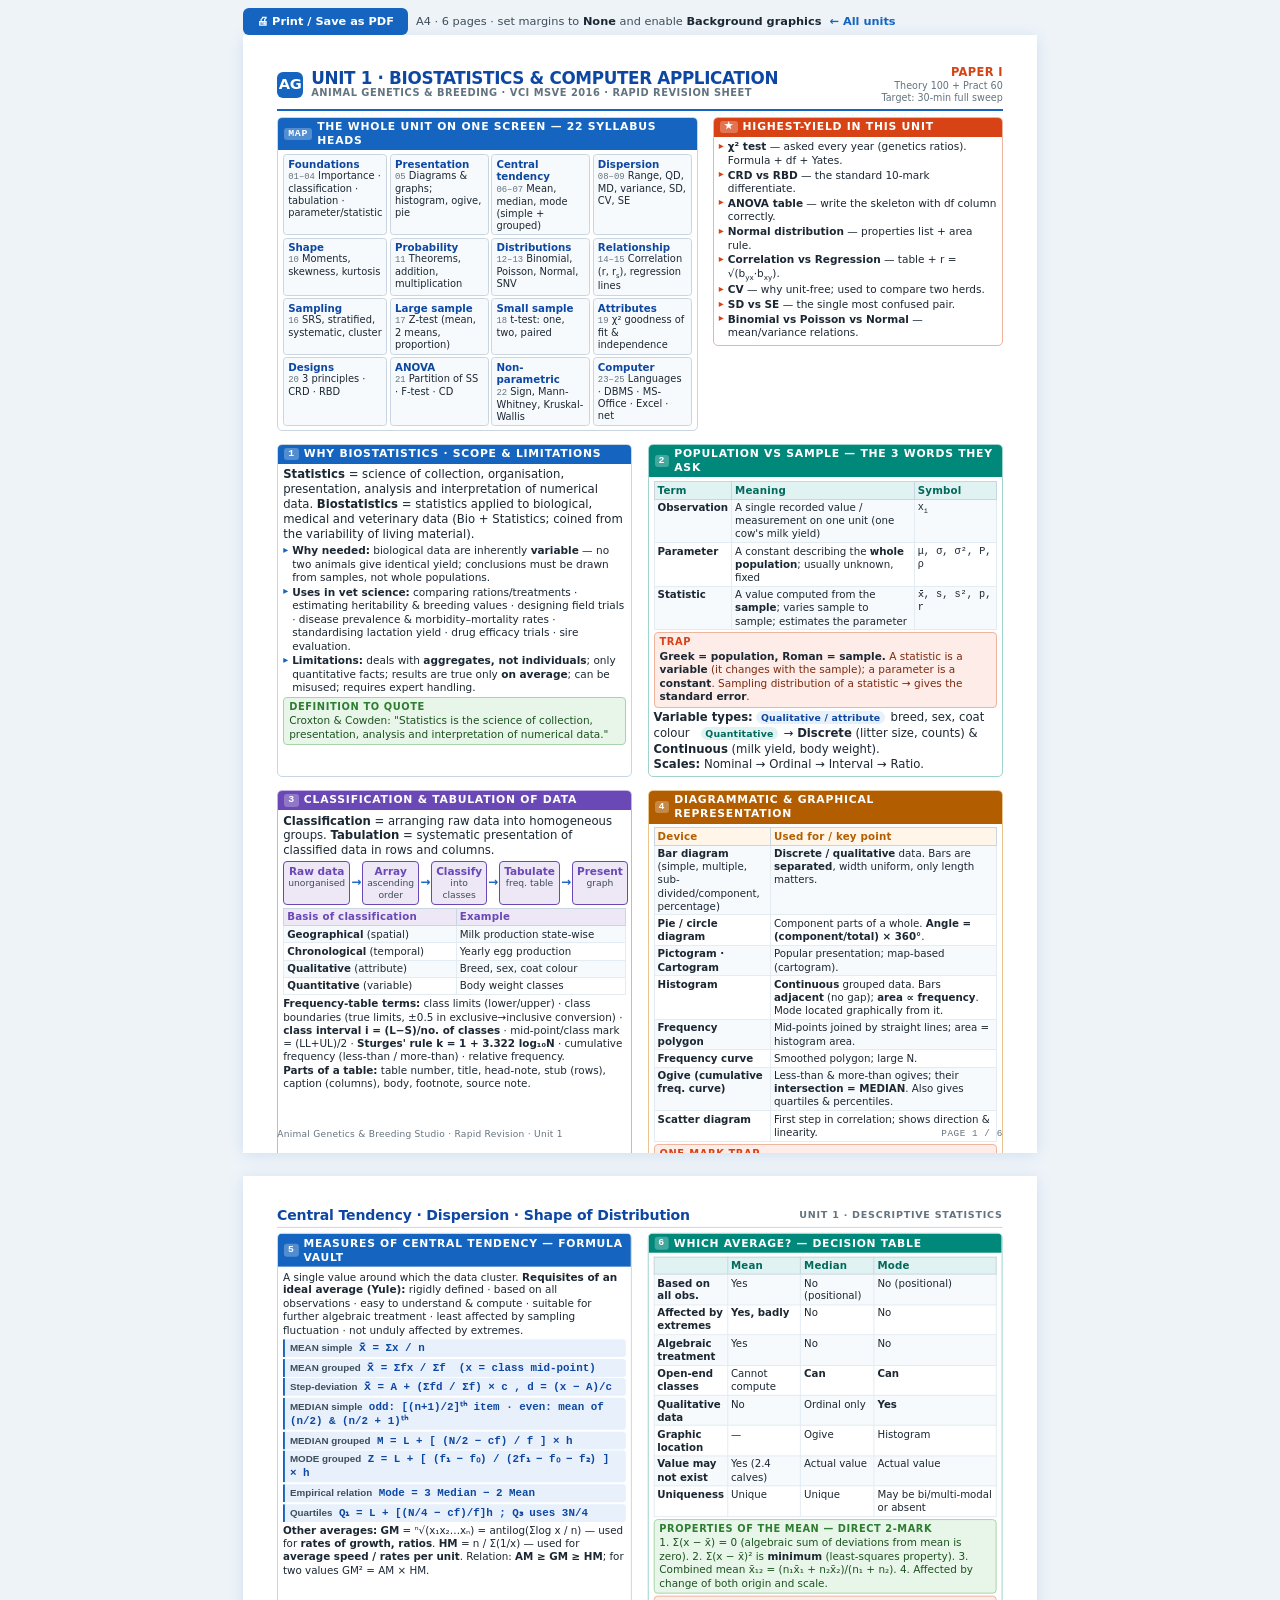
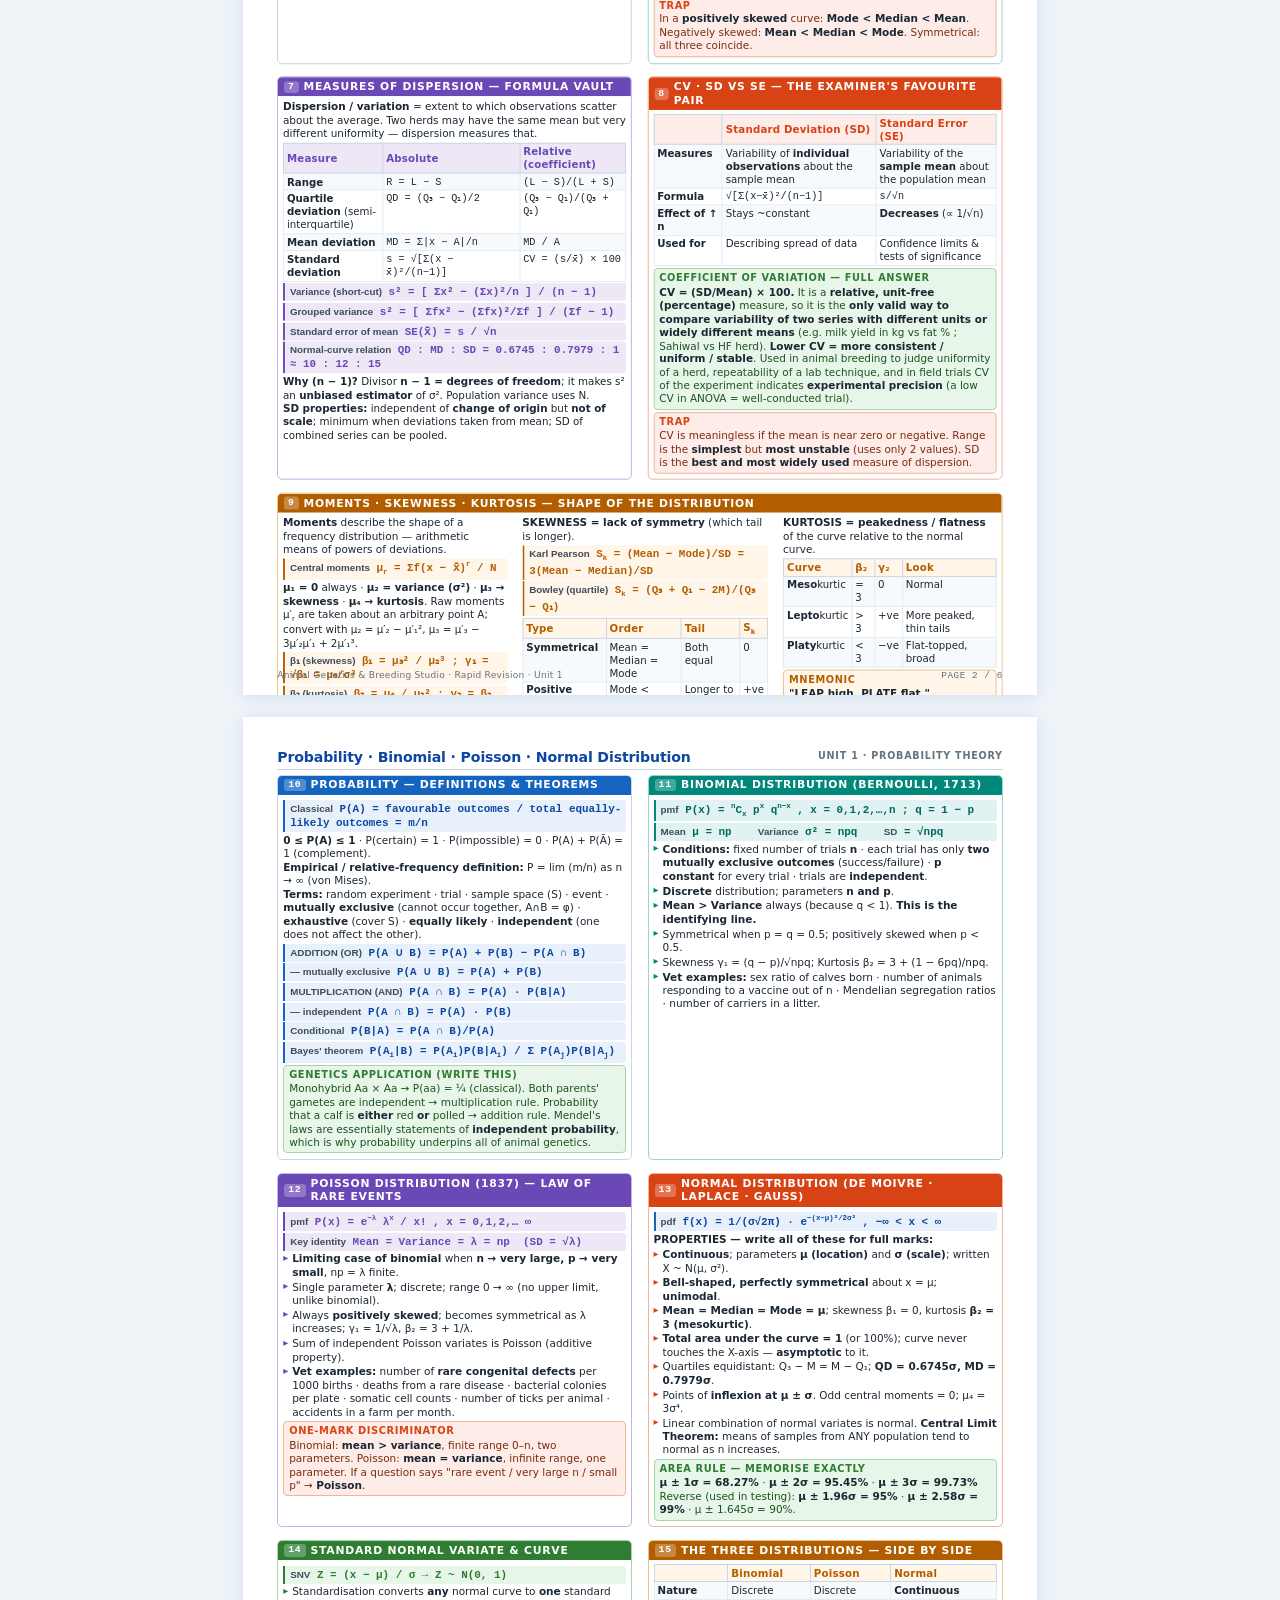
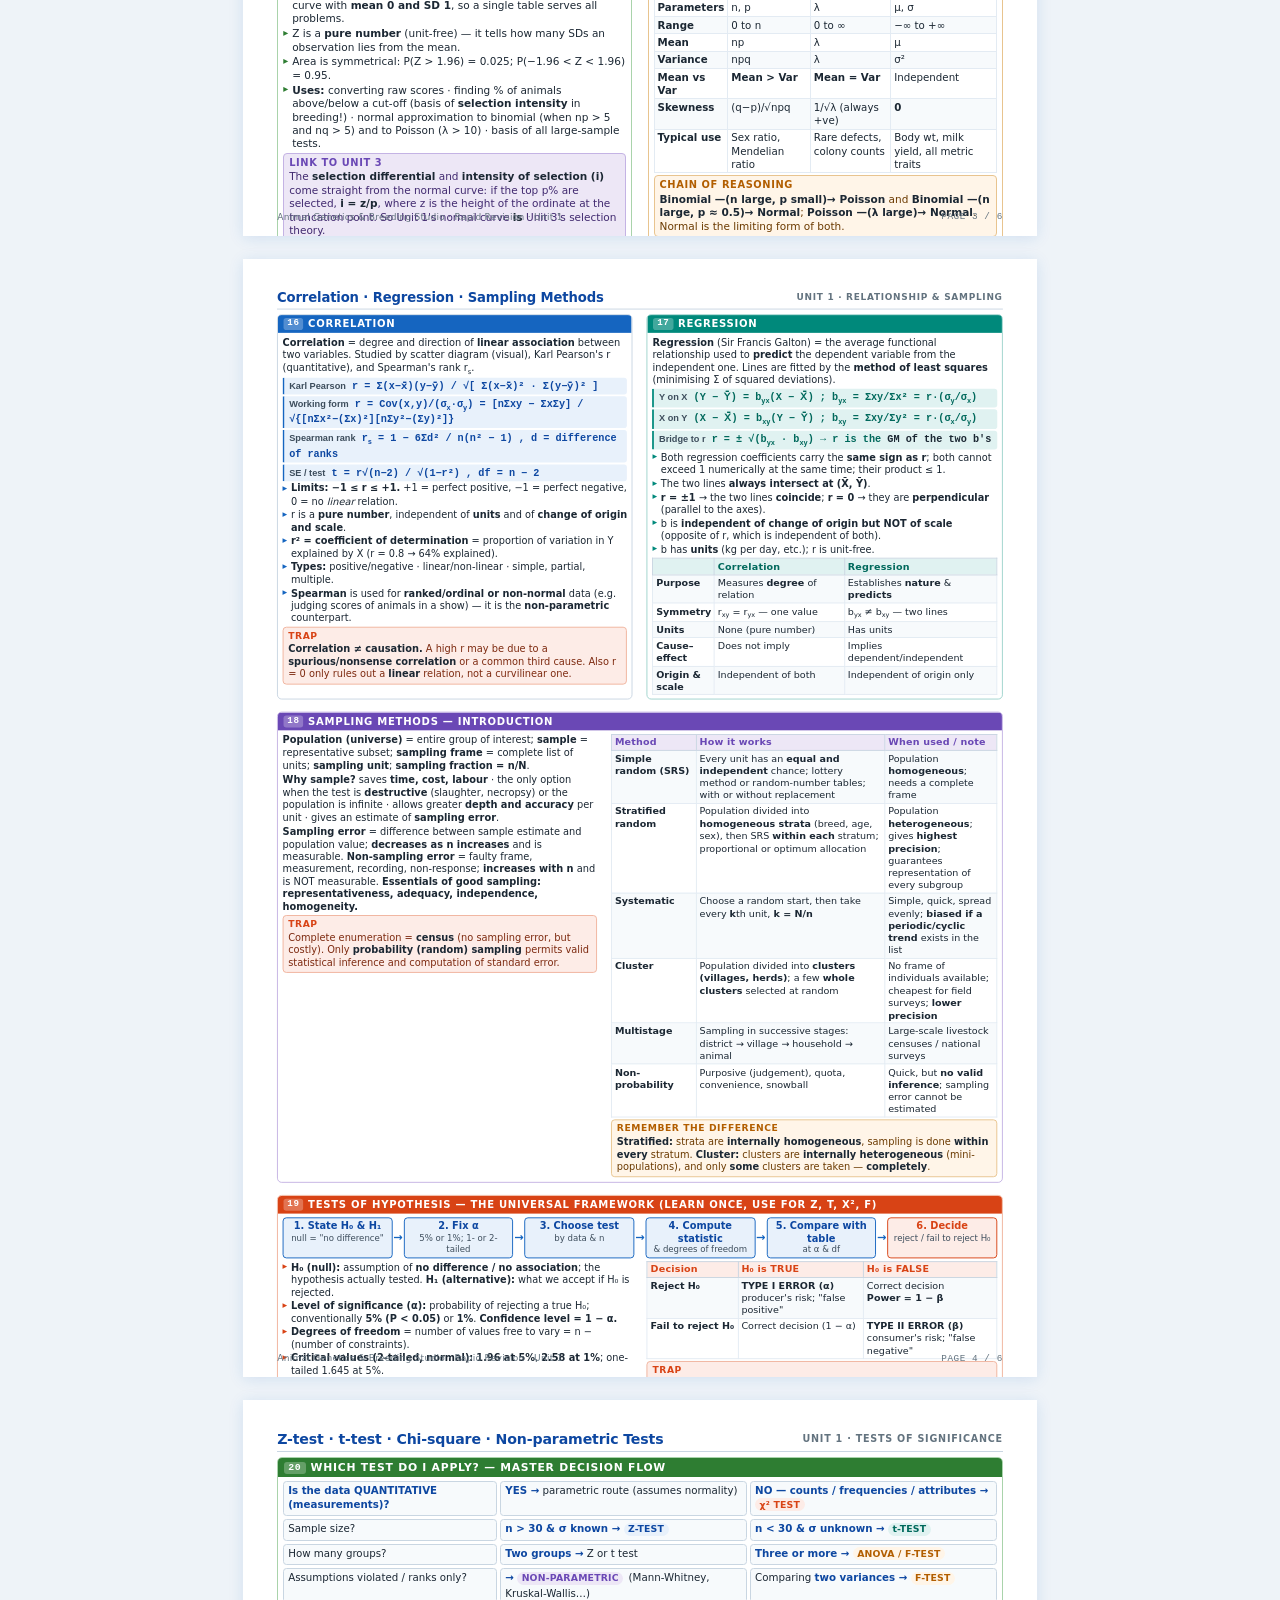
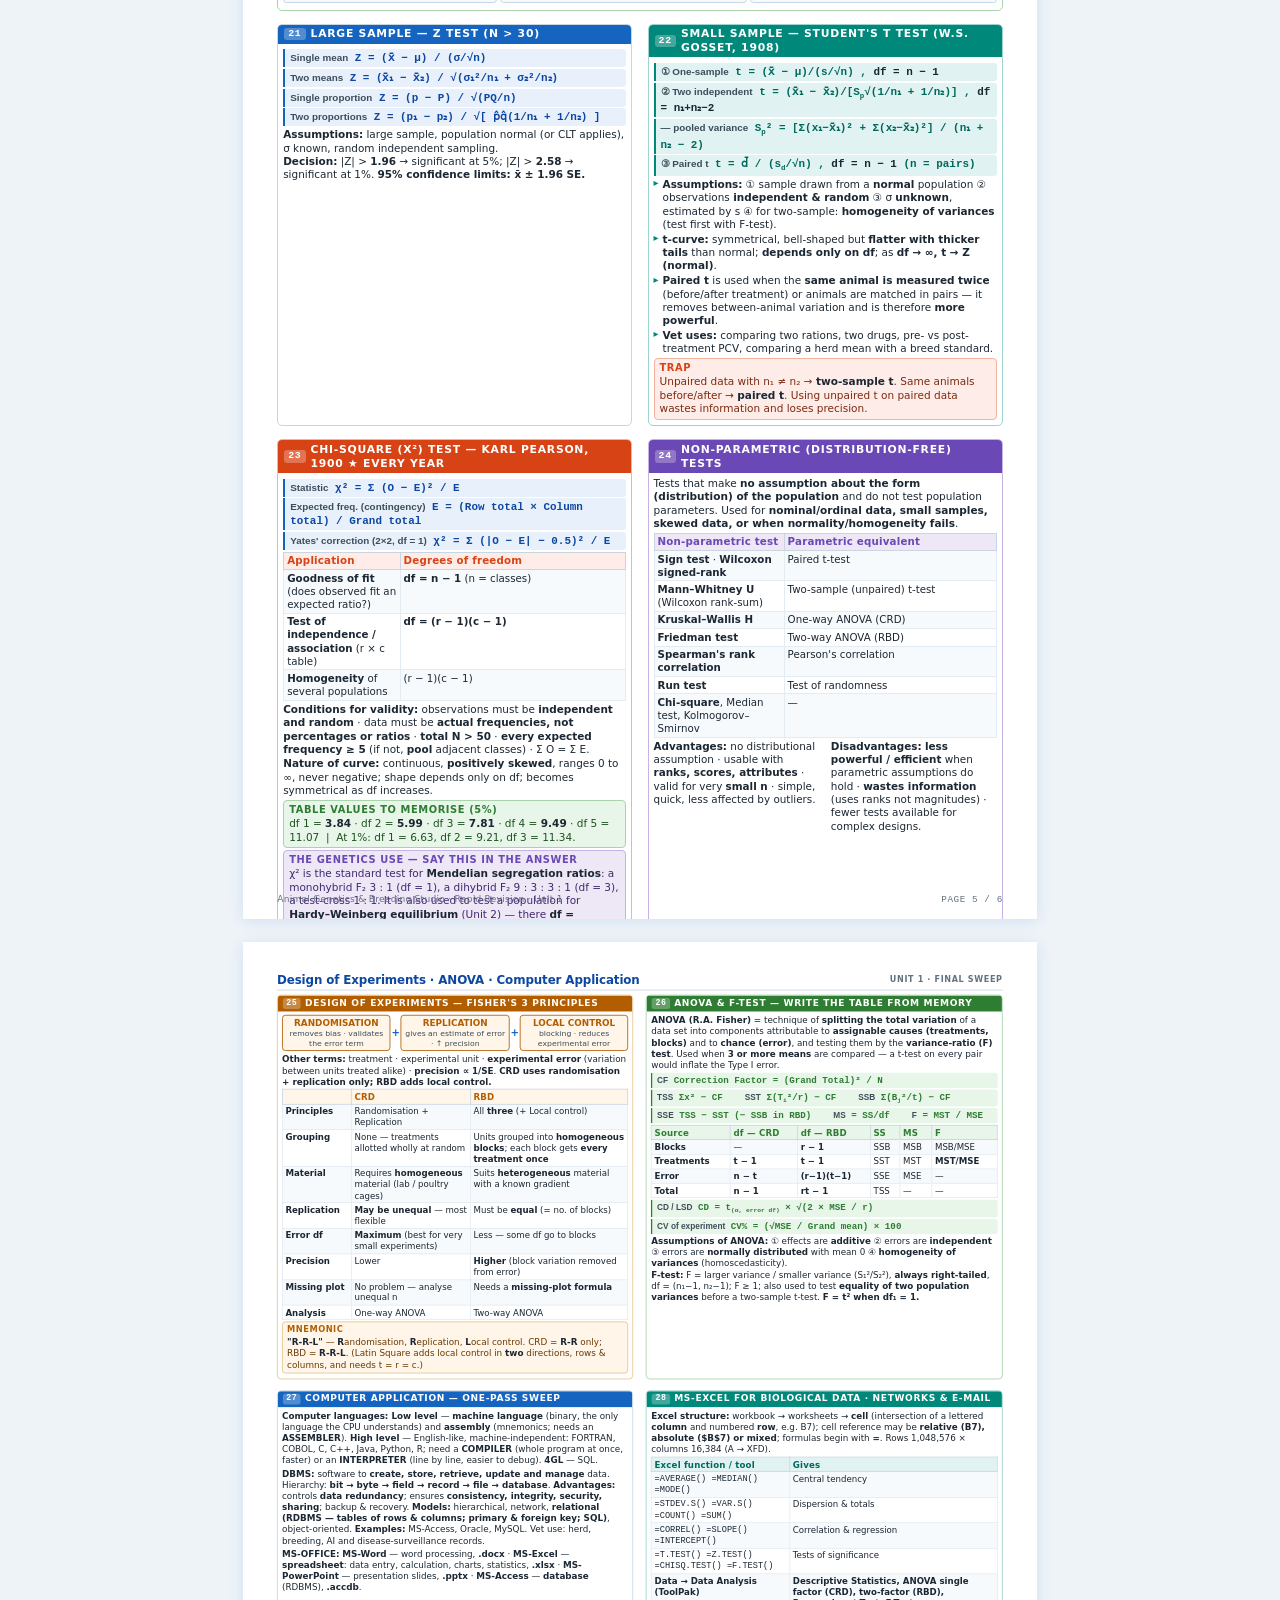
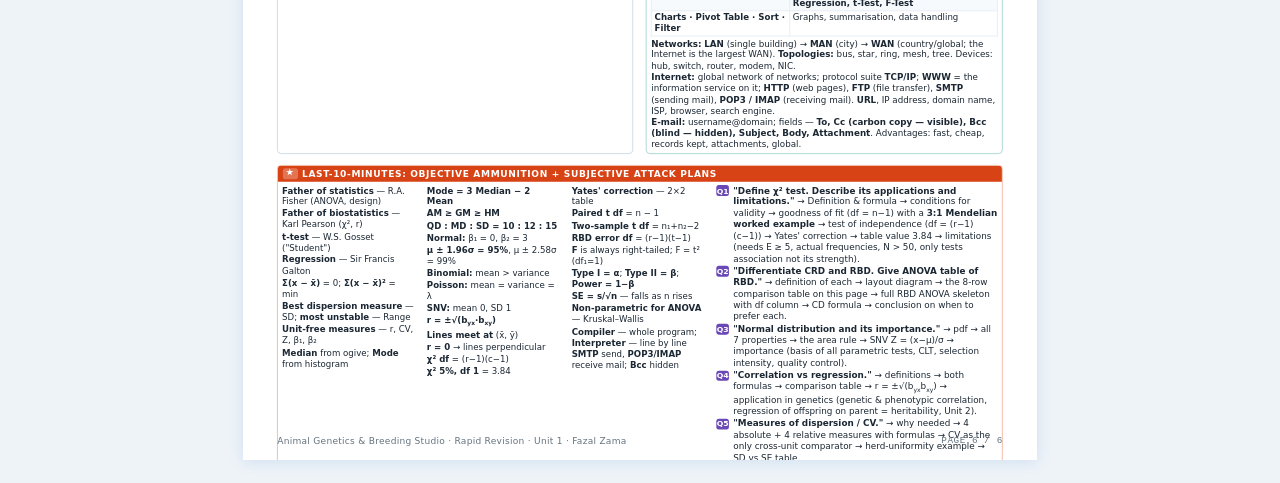
==== commit a3ce494d: "Update Animal Genetics Studio content (09-09-2026 23:25:12.88)" ====
--- a/revision/unit1-rapid-revision.html
+++ b/revision/unit1-rapid-revision.html
@@ -4,7 +4,259 @@
 <meta charset="utf-8">
 <meta name="viewport" content="width=device-width,initial-scale=1">
 <title>AGB Unit 1 — Rapid Revision</title>
-<link rel="stylesheet" href="_revision.css">
+<style>
+/* ============================================================
+   AGB RAPID REVISION SHEETS — print-first A4 stylesheet
+   Uses the shared IVRI Academic palette (values mirrored from
+   assets/css/tokens.css so the sheet prints standalone).
+   ============================================================ */
+
+:root{
+  --blue:#1565c0; --blue-dark:#0d47a1; --blue-light:#e8f1fb;
+  --teal:#00897b; --teal-dark:#00695c; --teal-light:#e0f2f1;
+  --purple:#6a48b5; --purple-light:#ede7f6;
+  --amber:#b25e00; --amber-light:#fff5e8;
+  --coral:#d84315; --coral-light:#fdece7;
+  --sage:#2e7d32; --sage-light:#e8f5e9;
+  --ink:#1b2733; --ink-2:#3d4d5c; --ink-3:#63737f;
+  --line:#c9d6e2; --line-soft:#e3ebf3;
+  --surface:#ffffff; --surface-2:#f7fafc; --bg:#eef3f8;
+}
+
+*{box-sizing:border-box;}
+html,body{margin:0;padding:0;}
+body{
+  background:var(--bg);
+  font-family:"Inter","Segoe UI",system-ui,-apple-system,sans-serif;
+  color:var(--ink);
+  font-size:8.75pt; line-height:1.28;
+  -webkit-print-color-adjust:exact; print-color-adjust:exact;
+}
+b,strong{font-weight:700;color:var(--ink);}
+sub,sup{font-size:.68em;}
+.mono{font-family:"JetBrains Mono","Consolas",ui-monospace,monospace;}
+
+/* ---------- PAGE ---------- */
+.page{
+  width:210mm; min-height:296mm; height:296mm;
+  margin:0 auto 6mm; padding:8mm 9mm 7mm;
+  background:var(--surface);
+  box-shadow:0 2px 14px rgba(21,101,192,.13);
+  position:relative; overflow:hidden;
+  display:flex; flex-direction:column;
+}
+.page-no{
+  position:absolute; right:9mm; bottom:3.4mm;
+  font-size:7pt; color:var(--ink-3); letter-spacing:.06em;
+  font-family:"JetBrains Mono",monospace;
+}
+.page-foot{
+  position:absolute; left:9mm; bottom:3.4mm;
+  font-size:6.8pt; color:var(--ink-3); letter-spacing:.03em;
+}
+
+/* ---------- AUTO-FIT WRAPPER ----------
+   Each page carries an individually computed scale (--z) so that a full
+   page of content fits an A4 sheet exactly, at the largest type that
+   still fits. Width is divided by --z first so the block still fills the
+   page after zoom. Values are baked in by fit.js -> build.py. */
+.pg{
+  --z:1;
+  width:calc(100% / var(--z));
+  transform:scale(var(--z));
+  transform-origin:top left;
+  flex:0 0 auto;
+}
+
+/* ---------- MASTHEAD ---------- */
+.masthead{
+  display:flex; align-items:center; gap:8px;
+  border-bottom:2.4px solid var(--blue);
+  padding-bottom:4px; margin-bottom:6px;
+}
+.mark{
+  width:26px;height:26px;border-radius:6px;background:var(--blue);
+  color:#fff;font-weight:800;font-size:11pt;display:flex;
+  align-items:center;justify-content:center;letter-spacing:-.02em;flex:0 0 auto;
+}
+.mh-t{font-size:12.6pt;font-weight:800;letter-spacing:-.02em;color:var(--blue-dark);line-height:1.05;}
+.mh-s{font-size:7.4pt;color:var(--ink-3);letter-spacing:.05em;text-transform:uppercase;font-weight:600;}
+.mh-right{margin-left:auto;text-align:right;font-size:7.2pt;color:var(--ink-3);line-height:1.3;}
+.mh-right b{display:block;font-size:8.6pt;color:var(--coral);letter-spacing:.03em;}
+
+.runner{
+  display:flex;align-items:center;gap:6px;
+  border-bottom:1.6px solid var(--line);padding-bottom:3px;margin-bottom:5px;
+}
+.runner .rn{font-size:10.6pt;font-weight:800;color:var(--blue-dark);letter-spacing:-.01em;}
+.runner .rs{font-size:7.2pt;color:var(--ink-3);text-transform:uppercase;letter-spacing:.08em;font-weight:600;margin-left:auto;}
+
+/* ---------- GRID ---------- */
+.row{display:flex;gap:4mm;}
+.col{flex:1;min-width:0;}
+.g2{display:grid;grid-template-columns:1fr 1fr;gap:4mm;}
+.g3{display:grid;grid-template-columns:1fr 1fr 1fr;gap:3.2mm;}
+.stack{display:flex;flex-direction:column;gap:3.4mm;}
+.grow{flex:1;}
+
+/* ---------- BLOCK ---------- */
+.blk{border:1px solid var(--line);border-radius:5px;overflow:hidden;background:var(--surface);}
+.blk > .bh{
+  font-size:8.1pt;font-weight:800;letter-spacing:.07em;text-transform:uppercase;
+  padding:2.6px 6px;color:#fff;background:var(--blue);display:flex;align-items:center;gap:5px;
+}
+.bh .n{
+  background:rgba(255,255,255,.26);border-radius:3px;padding:0 4px;font-size:7.4pt;
+  font-family:"JetBrains Mono",monospace;
+}
+.bb{padding:3.8px 5px;}
+.blk.teal > .bh{background:var(--teal);}
+.blk.purple > .bh{background:var(--purple);}
+.blk.amber > .bh{background:var(--amber);}
+.blk.coral > .bh{background:var(--coral);}
+.blk.sage > .bh{background:var(--sage);}
+.blk.teal{border-color:#9fd3cd;} .blk.purple{border-color:#c4b3e4;}
+.blk.amber{border-color:#e8c48f;} .blk.coral{border-color:#f0b39c;}
+.blk.sage{border-color:#a9d3ab;}
+
+/* ---------- LISTS ---------- */
+ul.t{margin:0;padding-left:12px;}
+ul.t li{margin:0 0 1.2px;}
+ul.t li::marker{color:var(--blue);}
+ol.t{margin:0;padding-left:14px;}
+ol.t li{margin:0 0 1.6px;}
+.dash{margin:0;padding:0;list-style:none;}
+.dash li{margin:0 0 1.3px;padding-left:9px;position:relative;}
+.dash li::before{content:"▸";position:absolute;left:0;top:-.5px;color:var(--blue);font-size:7.5pt;}
+.dash.tealx li::before{color:var(--teal);} .dash.purplex li::before{color:var(--purple);}
+.dash.amberx li::before{color:var(--amber);} .dash.coralx li::before{color:var(--coral);}
+.dash.sagex li::before{color:var(--sage);}
+
+/* ---------- TABLE ---------- */
+table.t{width:100%;border-collapse:collapse;font-size:8.1pt;}
+table.t th{
+  background:var(--blue-light);color:var(--blue-dark);font-weight:700;
+  text-align:left;padding:2px 3.5px;border:1px solid var(--line);font-size:7.7pt;
+  letter-spacing:.02em;
+}
+table.t td{padding:1.8px 3.5px;border:1px solid var(--line-soft);vertical-align:top;}
+table.t tr:nth-child(even) td{background:var(--surface-2);}
+table.t.teal th{background:var(--teal-light);color:var(--teal-dark);}
+table.t.purple th{background:var(--purple-light);color:var(--purple);}
+table.t.amber th{background:var(--amber-light);color:var(--amber);}
+table.t.sage th{background:var(--sage-light);color:var(--sage);}
+table.t.coral th{background:var(--coral-light);color:var(--coral);}
+table.t.tight td,table.t.tight th{padding:1.6px 3px;font-size:7.7pt;}
+
+/* ---------- FORMULA ---------- */
+.fx{
+  font-family:"JetBrains Mono",monospace;font-size:8.2pt;
+  background:var(--blue-light);border-left:2.6px solid var(--blue);
+  padding:2px 5px;border-radius:0 3px 3px 0;margin:1.7px 0;display:block;
+  color:var(--blue-dark);font-weight:600;
+}
+.fx.teal{background:var(--teal-light);border-color:var(--teal);color:var(--teal-dark);}
+.fx.purple{background:var(--purple-light);border-color:var(--purple);color:var(--purple);}
+.fx.amber{background:var(--amber-light);border-color:var(--amber);color:var(--amber);}
+.fx.sage{background:var(--sage-light);border-color:var(--sage);color:var(--sage);}
+.fx .lbl{font-family:"Inter",sans-serif;font-weight:700;color:var(--ink-2);font-size:7.4pt;}
+
+/* ---------- CHIPS / TAGS ---------- */
+.chip{
+  display:inline-block;padding:.4px 4.5px;border-radius:9px;font-size:7pt;font-weight:700;
+  background:var(--blue-light);color:var(--blue-dark);letter-spacing:.02em;margin:0 2px 2px 0;
+}
+.chip.t{background:var(--teal-light);color:var(--teal-dark);}
+.chip.p{background:var(--purple-light);color:var(--purple);}
+.chip.a{background:var(--amber-light);color:var(--amber);}
+.chip.c{background:var(--coral-light);color:var(--coral);}
+.chip.s{background:var(--sage-light);color:var(--sage);}
+
+/* ---------- CALLOUTS ---------- */
+.call{border-radius:4px;padding:2.9px 5px;font-size:7.9pt;margin:2px 0;border:1px solid;}
+.call .ct{font-weight:800;font-size:7.4pt;letter-spacing:.06em;text-transform:uppercase;display:block;margin-bottom:1px;}
+.call.trap{background:var(--coral-light);border-color:#f0b39c;color:#7d2a10;}
+.call.trap .ct{color:var(--coral);}
+.call.mnem{background:var(--amber-light);border-color:#e8c48f;color:#6b3a00;}
+.call.mnem .ct{color:var(--amber);}
+.call.gold{background:var(--sage-light);border-color:#a9d3ab;color:#1d5220;}
+.call.gold .ct{color:var(--sage);}
+.call.why{background:var(--purple-light);border-color:#c4b3e4;color:#40296f;}
+.call.why .ct{color:var(--purple);}
+
+/* ---------- FLOW / DIAGRAM ---------- */
+.flow{display:flex;align-items:stretch;gap:0;font-size:7.6pt;}
+.node{
+  flex:1;border:1.2px solid var(--blue);border-radius:4px;padding:2.2px 4px;
+  background:var(--blue-light);text-align:center;line-height:1.2;
+}
+.node b{display:block;font-size:7.9pt;color:var(--blue-dark);}
+.node small{color:var(--ink-2);font-size:6.9pt;}
+.arw{flex:0 0 12px;display:flex;align-items:center;justify-content:center;color:var(--blue);font-weight:800;font-size:9pt;}
+.node.t{border-color:var(--teal);background:var(--teal-light);} .node.t b{color:var(--teal-dark);}
+.node.p{border-color:var(--purple);background:var(--purple-light);} .node.p b{color:var(--purple);}
+.node.a{border-color:var(--amber);background:var(--amber-light);} .node.a b{color:var(--amber);}
+.node.s{border-color:var(--sage);background:var(--sage-light);} .node.s b{color:var(--sage);}
+.node.c{border-color:var(--coral);background:var(--coral-light);} .node.c b{color:var(--coral);}
+
+/* tree */
+.tree{font-size:7.7pt;line-height:1.3;}
+.tree .lvl{display:flex;gap:3px;margin-bottom:3px;}
+.tree .box{
+  flex:1;border:1px solid var(--line);border-radius:3.5px;padding:2px 4px;background:var(--surface-2);
+}
+.tree .box b{color:var(--blue-dark);}
+
+/* key-value strip */
+.kv{display:grid;grid-template-columns:auto 1fr;gap:1.5px 6px;font-size:8pt;}
+.kv dt{font-weight:700;color:var(--blue-dark);white-space:nowrap;}
+.kv dd{margin:0;color:var(--ink-2);}
+
+/* numbered map */
+.map{display:grid;grid-template-columns:repeat(4,1fr);gap:2.6px;font-size:7.4pt;}
+.map .m{
+  border:1px solid var(--line);border-radius:3.5px;padding:2.4px 4px;background:var(--surface-2);
+  line-height:1.22;
+}
+.map .m b{display:block;color:var(--blue-dark);font-size:7.7pt;}
+.map .m span{color:var(--ink-3);font-size:6.7pt;font-family:"JetBrains Mono",monospace;}
+
+/* rapid-fire two column list */
+.rf{column-count:2;column-gap:5mm;font-size:7.9pt;}
+.rf p{margin:0 0 1.4px;break-inside:avoid;}
+.rf b{color:var(--blue-dark);}
+.rf3{column-count:3;column-gap:4mm;font-size:7.7pt;}
+.rf3 p{margin:0 0 1.3px;break-inside:avoid;}
+
+/* answer skeleton */
+.skel{font-size:7.9pt;}
+.skel .s{display:flex;gap:5px;margin-bottom:1.6px;align-items:baseline;}
+.skel .s i{
+  flex:0 0 15px;font-style:normal;font-weight:800;color:#fff;background:var(--purple);
+  border-radius:3px;text-align:center;font-size:6.9pt;padding:.5px 0;
+}
+.hl{background:#fff3b0;padding:0 1px;border-radius:2px;font-weight:600;}
+.u{border-bottom:1.4px solid var(--amber);padding-bottom:.5px;font-weight:700;}
+
+/* ---------- PRINT ---------- */
+@page{size:A4 portrait;margin:0;}
+@media print{
+  body{background:#fff;}
+  .page{margin:0;box-shadow:none;page-break-after:always;break-after:page;}
+  .page:last-child{page-break-after:auto;break-after:auto;}
+  .noprint{display:none !important;}
+}
+.toolbar{
+  max-width:210mm;margin:8px auto 0;display:flex;gap:8px;align-items:center;
+  font-size:8.5pt;color:var(--ink-2);
+}
+.toolbar button{
+  font:inherit;font-weight:700;background:var(--blue);color:#fff;border:0;
+  padding:6px 14px;border-radius:6px;cursor:pointer;
+}
+.toolbar a{color:var(--blue);font-weight:700;text-decoration:none;}
+
+</style>
 </head>
 <body>
 
@@ -16,6 +268,7 @@
 
 <!-- ==================== PAGE 1 ==================== -->
 <section class="page">
+  <div class="pg" style="--z:1">
   <div class="masthead">
     <div class="mark">AG</div>
     <div>
@@ -141,12 +394,16 @@
     </div>
   </div>
 
+  </div>
+
+
   <div class="page-foot">Animal Genetics &amp; Breeding Studio · Rapid Revision · Unit 1</div>
   <div class="page-no">PAGE 1 / 6</div>
 </section>
 
 <!-- ==================== PAGE 2 ==================== -->
 <section class="page">
+  <div class="pg" style="--z:0.994">
   <div class="runner"><span class="rn">Central Tendency · Dispersion · Shape of Distribution</span><span class="rs">Unit 1 · Descriptive Statistics</span></div>
 
   <div class="g2">
@@ -258,12 +515,16 @@
     </div>
   </div>
 
+  </div>
+
+
   <div class="page-foot">Animal Genetics &amp; Breeding Studio · Rapid Revision · Unit 1</div>
   <div class="page-no">PAGE 2 / 6</div>
 </section>
 
 <!-- ==================== PAGE 3 ==================== -->
 <section class="page">
+  <div class="pg" style="--z:1">
   <div class="runner"><span class="rn">Probability · Binomial · Poisson · Normal Distribution</span><span class="rs">Unit 1 · Probability Theory</span></div>
 
   <div class="g2">
@@ -369,12 +630,16 @@
     </div>
   </div>
 
+  </div>
+
+
   <div class="page-foot">Animal Genetics &amp; Breeding Studio · Rapid Revision · Unit 1</div>
   <div class="page-no">PAGE 3 / 6</div>
 </section>
 
 <!-- ==================== PAGE 4 ==================== -->
 <section class="page">
+  <div class="pg" style="--z:0.933">
   <div class="runner"><span class="rn">Correlation · Regression · Sampling Methods</span><span class="rs">Unit 1 · Relationship &amp; Sampling</span></div>
 
   <div class="g2">
@@ -481,12 +746,16 @@
     </div>
   </div>
 
+  </div>
+
+
   <div class="page-foot">Animal Genetics &amp; Breeding Studio · Rapid Revision · Unit 1</div>
   <div class="page-no">PAGE 4 / 6</div>
 </section>
 
 <!-- ==================== PAGE 5 ==================== -->
 <section class="page">
+  <div class="pg" style="--z:1">
   <div class="runner"><span class="rn">Z-test · t-test · Chi-square · Non-parametric Tests</span><span class="rs">Unit 1 · Tests of Significance</span></div>
 
   <div class="blk sage">
@@ -589,12 +858,16 @@
     </div>
   </div>
 
+  </div>
+
+
   <div class="page-foot">Animal Genetics &amp; Breeding Studio · Rapid Revision · Unit 1</div>
   <div class="page-no">PAGE 5 / 6</div>
 </section>
 
 <!-- ==================== PAGE 6 ==================== -->
 <section class="page">
+  <div class="pg" style="--z:0.84">
   <div class="runner"><span class="rn">Design of Experiments · ANOVA · Computer Application</span><span class="rs">Unit 1 · Final Sweep</span></div>
 
   <div class="g2">
@@ -606,7 +879,7 @@
           <div class="node a"><b>REPLICATION</b><small>gives an estimate of error · ↑ precision</small></div><div class="arw">+</div>
           <div class="node a"><b>LOCAL CONTROL</b><small>blocking · reduces experimental error</small></div>
         </div>
-        <p style="margin:0 0 2px;font-size:7.85pt;"><b>Other terms:</b> treatment · experimental unit (plot/animal) · <b>experimental error</b> (unexplained variation between units treated alike) · <b>precision ∝ 1/SE</b> · <b>efficiency</b> of one design relative to another.<br><b>CRD uses only randomisation + replication; RBD adds local control.</b></p>
+        <p style="margin:0 0 2px;font-size:7.85pt;"><b>Other terms:</b> treatment · experimental unit · <b>experimental error</b> (variation between units treated alike) · <b>precision ∝ 1/SE</b>. <b>CRD uses randomisation + replication only; RBD adds local control.</b></p>
         <table class="t amber tight">
           <tr><th style="width:20%;"></th><th>CRD</th><th>RBD</th></tr>
           <tr><td><b>Principles</b></td><td>Randomisation + Replication</td><td>All <b>three</b> (+ Local control)</td></tr>
@@ -615,7 +888,7 @@
           <tr><td><b>Replication</b></td><td><b>May be unequal</b> — most flexible</td><td>Must be <b>equal</b> (= no. of blocks)</td></tr>
           <tr><td><b>Error df</b></td><td><b>Maximum</b> (best for very small experiments)</td><td>Less — some df go to blocks</td></tr>
           <tr><td><b>Precision</b></td><td>Lower</td><td><b>Higher</b> (block variation removed from error)</td></tr>
-          <tr><td><b>Missing plot</b></td><td>No problem — just analyse unequal n</td><td>Needs a <b>missing-plot formula</b></td></tr>
+          <tr><td><b>Missing plot</b></td><td>No problem — analyse unequal n</td><td>Needs a <b>missing-plot formula</b></td></tr>
           <tr><td><b>Analysis</b></td><td>One-way ANOVA</td><td>Two-way ANOVA</td></tr>
         </table>
         <div class="call mnem"><span class="ct">Mnemonic</span><b>"R-R-L"</b> — <b>R</b>andomisation, <b>R</b>eplication, <b>L</b>ocal control. CRD = <b>R-R</b> only; RBD = <b>R-R-L</b>. (Latin Square adds local control in <b>two</b> directions, rows &amp; columns, and needs t = r = c.)</div>
@@ -647,15 +920,9 @@
     <div class="blk">
       <div class="bh"><span class="n">27</span> COMPUTER APPLICATION — ONE-PASS SWEEP</div>
       <div class="bb">
-        <p style="margin:0 0 2px;font-size:7.85pt;"><b>Computer languages:</b> <b>Low level</b> — <b>Machine language</b> (binary 0/1, only language the CPU understands, machine-dependent) and <b>Assembly language</b> (mnemonics; needs an <b>ASSEMBLER</b>). <b>High level</b> — English-like, machine-independent: FORTRAN, COBOL, BASIC, C, C++, Java, Python, R; need a <b>COMPILER</b> (translates the whole program at once, faster) or an <b>INTERPRETER</b> (line by line, easier to debug). <b>4GL</b> — SQL. Source code → translator → object code.</p>
-        <p style="margin:0 0 2px;font-size:7.85pt;"><b>DBMS:</b> software to <b>create, store, retrieve, update and manage</b> data in a database. Hierarchy: <b>bit → byte → field → record → file → database</b>. <b>Advantages:</b> controls <b>data redundancy</b>, ensures <b>consistency, integrity, security, sharing</b>, enforces standards, backup &amp; recovery. <b>Models:</b> hierarchical (tree), network, <b>relational (RDBMS — data in tables of rows &amp; columns; primary key, foreign key; query language SQL)</b>, object-oriented. <b>Examples:</b> MS-Access, Oracle, MySQL, SQL Server. Vet use: herd registers, breeding &amp; health records, AI records, disease surveillance databases.</p>
-        <table class="t tight">
-          <tr><th style="width:24%;">MS-Office component</th><th>Function &amp; file extension</th></tr>
-          <tr><td><b>MS-Word</b></td><td>Word processing — thesis, reports · <b>.docx</b></td></tr>
-          <tr><td><b>MS-Excel</b></td><td><b>Spreadsheet</b> — data entry, calculation, charts, statistical analysis · <b>.xlsx</b></td></tr>
-          <tr><td><b>MS-PowerPoint</b></td><td>Presentation slides · <b>.pptx</b></td></tr>
-          <tr><td><b>MS-Access</b></td><td><b>Database</b> management (RDBMS) · <b>.accdb</b></td></tr>
-        </table>
+        <p style="margin:0 0 2px;font-size:7.85pt;"><b>Computer languages: Low level</b> — <b>machine language</b> (binary, the only language the CPU understands) and <b>assembly</b> (mnemonics; needs an <b>ASSEMBLER</b>). <b>High level</b> — English-like, machine-independent: FORTRAN, COBOL, C, C++, Java, Python, R; need a <b>COMPILER</b> (whole program at once, faster) or an <b>INTERPRETER</b> (line by line, easier to debug). <b>4GL</b> — SQL.</p>
+        <p style="margin:0 0 2px;font-size:7.85pt;"><b>DBMS:</b> software to <b>create, store, retrieve, update and manage</b> data. Hierarchy: <b>bit → byte → field → record → file → database</b>. <b>Advantages:</b> controls <b>data redundancy</b>; ensures <b>consistency, integrity, security, sharing</b>; backup &amp; recovery. <b>Models:</b> hierarchical, network, <b>relational (RDBMS — tables of rows &amp; columns; primary &amp; foreign key; SQL)</b>, object-oriented. <b>Examples:</b> MS-Access, Oracle, MySQL. Vet use: herd, breeding, AI and disease-surveillance records.</p>
+        <p style="margin:0;font-size:7.85pt;"><b>MS-OFFICE:</b> <b>MS-Word</b> — word processing, <b>.docx</b> · <b>MS-Excel</b> — <b>spreadsheet</b>: data entry, calculation, charts, statistics, <b>.xlsx</b> · <b>MS-PowerPoint</b> — presentation slides, <b>.pptx</b> · <b>MS-Access</b> — <b>database</b> (RDBMS), <b>.accdb</b>.</p>
       </div>
     </div>
 
@@ -683,15 +950,14 @@
       <div class="row" style="gap:4mm;">
         <div class="col" style="flex:1.5;">
           <div class="rf3">
-            <p><b>Father of statistics</b> — Sir R.A. Fisher (also of ANOVA &amp; experimental design)</p>
-            <p><b>Father of biostatistics</b> — Karl Pearson (also χ², r, skewness)</p>
+            <p><b>Father of statistics</b> — R.A. Fisher (ANOVA, design)</p>
+            <p><b>Father of biostatistics</b> — Karl Pearson (χ², r)</p>
             <p><b>t-test</b> — W.S. Gosset ("Student")</p>
             <p><b>Regression</b> — Sir Francis Galton</p>
-            <p><b>Σ(x − x̄)</b> = 0; <b>Σ(x − x̄)²</b> = minimum</p>
-            <p><b>Best measure of dispersion</b> — SD</p>
-            <p><b>Most unstable</b> — Range</p>
+            <p><b>Σ(x − x̄)</b> = 0; <b>Σ(x − x̄)²</b> = min</p>
+            <p><b>Best dispersion measure</b> — SD; <b>most unstable</b> — Range</p>
             <p><b>Unit-free measures</b> — r, CV, Z, β₁, β₂</p>
-            <p><b>Median from</b> ogive; <b>Mode from</b> histogram</p>
+            <p><b>Median</b> from ogive; <b>Mode</b> from histogram</p>
             <p><b>Mode = 3 Median − 2 Mean</b></p>
             <p><b>AM ≥ GM ≥ HM</b></p>
             <p><b>QD : MD : SD = 10 : 12 : 15</b></p>
@@ -714,9 +980,7 @@
             <p><b>SE = s/√n</b> — falls as n rises</p>
             <p><b>Non-parametric for ANOVA</b> — Kruskal–Wallis</p>
             <p><b>Compiler</b> — whole program; <b>Interpreter</b> — line by line</p>
-            <p><b>Machine language</b> — binary, only one CPU understands</p>
-            <p><b>SMTP</b> send, <b>POP3/IMAP</b> receive mail</p>
-            <p><b>Bcc</b> — recipients hidden from each other</p>
+            <p><b>SMTP</b> send, <b>POP3/IMAP</b> receive mail; <b>Bcc</b> hidden</p>
           </div>
         </div>
         <div class="col" style="flex:1;">
@@ -725,13 +989,16 @@
             <div class="s"><i>Q2</i><span><b>"Differentiate CRD and RBD. Give ANOVA table of RBD."</b> → definition of each → layout diagram → the 8-row comparison table on this page → full RBD ANOVA skeleton with df column → CD formula → conclusion on when to prefer each.</span></div>
             <div class="s"><i>Q3</i><span><b>"Normal distribution and its importance."</b> → pdf → all 7 properties → the area rule → SNV Z = (x−μ)/σ → importance (basis of all parametric tests, CLT, selection intensity, quality control).</span></div>
             <div class="s"><i>Q4</i><span><b>"Correlation vs regression."</b> → definitions → both formulas → comparison table → r = ±√(b<sub>yx</sub>b<sub>xy</sub>) → application in genetics (genetic &amp; phenotypic correlation, regression of offspring on parent = heritability, Unit 2).</span></div>
-            <div class="s"><i>Q5</i><span><b>"Measures of dispersion / CV."</b> → why dispersion needed → 4 absolute + 4 relative measures with formulas → CV as the only comparator across units → herd-uniformity example → SD vs SE table.</span></div>
+            <div class="s"><i>Q5</i><span><b>"Measures of dispersion / CV."</b> → why needed → 4 absolute + 4 relative measures with formulas → CV as the only cross-unit comparator → herd-uniformity example → SD vs SE table.</span></div>
           </div>
-          <div class="call gold" style="margin-top:2px;"><span class="ct">Carry into Unit 2 &amp; 3</span>Variance → <b>components of phenotypic variance</b>; regression of offspring on parent → <b>heritability</b>; correlation → <b>genetic &amp; phenotypic correlation</b>; normal curve → <b>selection intensity</b>; χ² → <b>Hardy–Weinberg testing</b>. Unit 1 is the toolbox; Units 2–3 are the workshop.</div>
-        </div>
-      </div>
-    </div>
-  </div>
+          <div class="call gold" style="margin-top:2px;"><span class="ct">Carry into Unit 2 &amp; 3</span>Variance → <b>components of phenotypic variance</b>; offspring-on-parent regression → <b>heritability</b>; correlation → <b>genetic &amp; phenotypic correlation</b>; normal curve → <b>selection intensity</b>; χ² → <b>Hardy–Weinberg testing</b>.</div>
+        </div>
+      </div>
+    </div>
+  </div>
+
+  </div>
+
 
   <div class="page-foot">Animal Genetics &amp; Breeding Studio · Rapid Revision · Unit 1 · Fazal Zama</div>
   <div class="page-no">PAGE 6 / 6</div>
